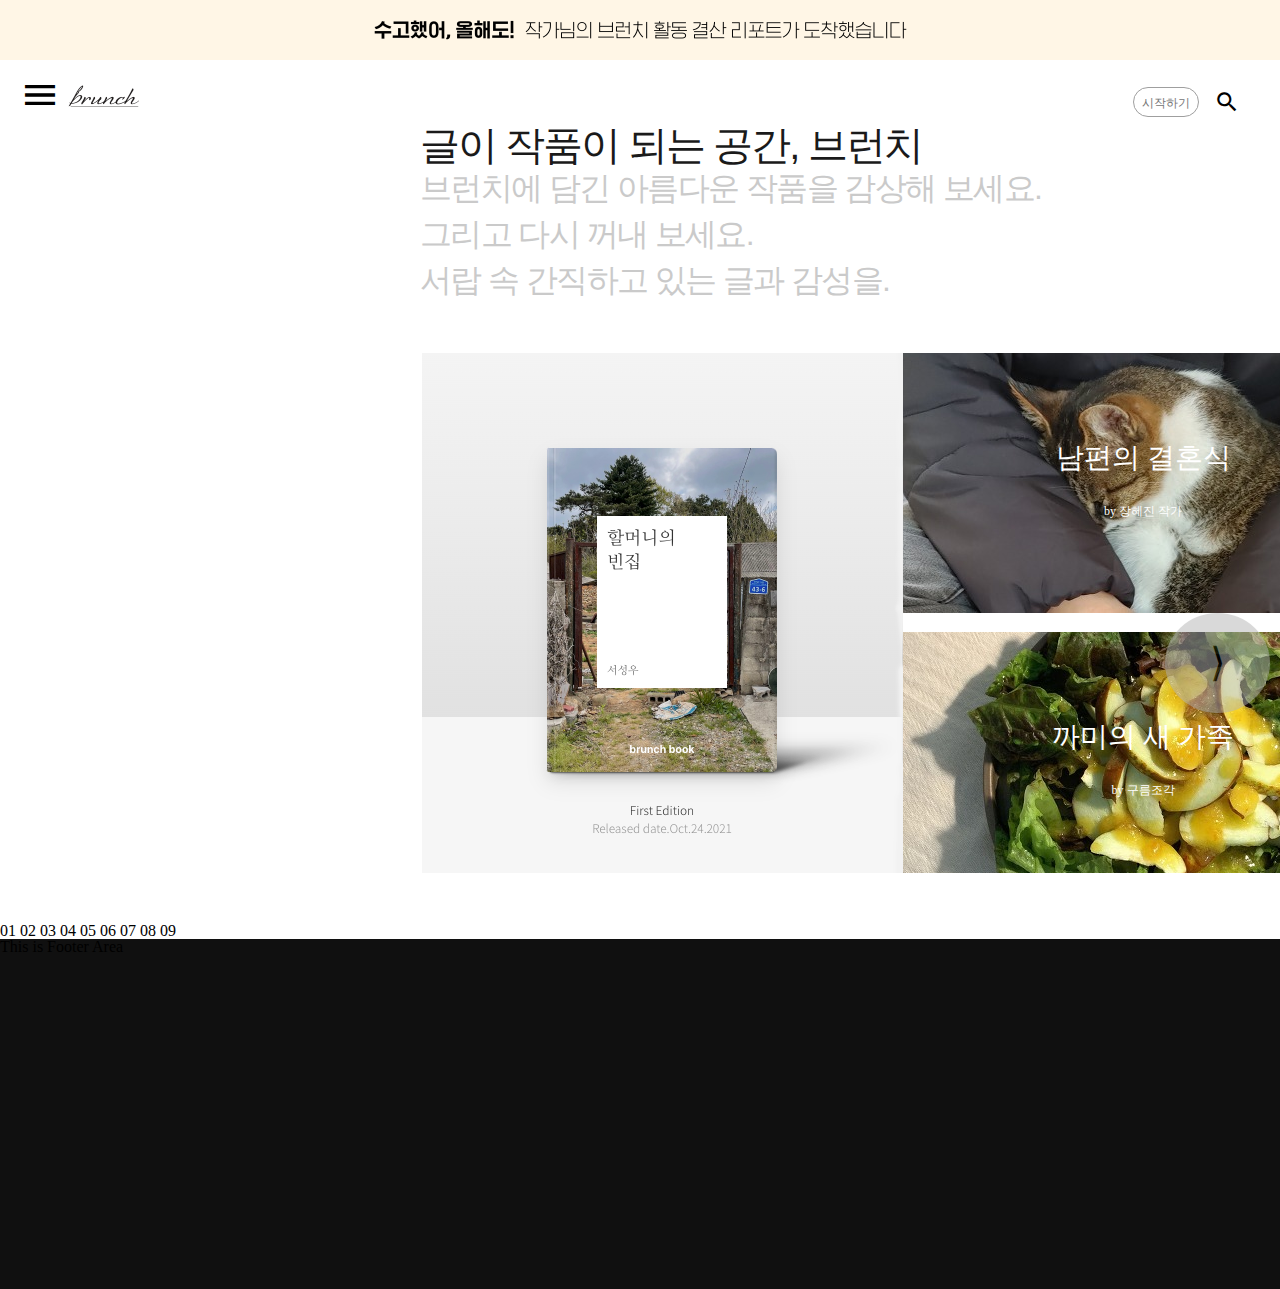
==== Brunch.co.kr/index.html @ 1860e6d0 "Brunch 클론코딩 절반 완성" ====
<!DOCTYPE html>
<html lang="en">

<head>
    <meta charset="UTF-8">
    <meta http-equiv="X-UA-Compatible" content="IE=edge">
    <meta name="viewport" content="width=device-width, initial-scale=1.0">
    <title>Document</title>
    <!-- Custom css -->
    <link rel="stylesheet" href="./assets/css/reset.css" />
    <link rel="stylesheet" href="./assets/css/style.css" />
    <link rel="stylesheet" href="./assets/css/common.css" />
    <!-- Slider css-->
    <link rel="stylesheet" href="./assets/css/slider.css" />
    <!-- Google fonts icons -->
    <link
        href="https://fonts.googleapis.com/css?family=Material+Icons|Material+Icons+Outlined|Material+Icons+Two+Tone|Material+Icons+Round|Material+Icons+Sharp"
        rel="stylesheet">
</head>

<body>
    <!-- 상단 헤더  영역 -->
    <header>
        <!-- 상단 스크롤시 추가 영역 노출-->
        <div id="header-slide-up">
            <span>Test</span><br />
            <span>Test</span><br />
            <span>Test</span><br />
            <span>Test</span><br />
            <span>Test</span><br />
            <span>Test</span><br />
            <span>Test</span><br />
            <span>Test</span><br />
            <span>Test</span><br />
            <span>Test</span><br />
            <span>Test</span><br />
            <span>Test</span><br />
        </div>
        <!-- 상단 작은 배너 -->
        <div id="header-banner">
            <span><img id="header-banner-sm" src="./assets/img/headerBanner-sm.png" /></span>
        </div>
        <!-- 상단 고정 메뉴바 -->
        <div id="header-menubar">
            <div class="left">
                <span class="material-icons-outlined logo wsm header-banner-icon">menu</span>
                <span><img id="header-banner-logo" src="./assets/img/logo.png" /></span>
            </div>
            <div class="right">
                <span id="header-menubar-search"
                    class="material-icons-outlined xxl wsm right header-banner-icon">search</span>
                <button class="btn rounded-btn">시작하기</button>
            </div>
        </div>
        </div>
    </header>

    <!-- 메인 영역 -->
    <main>
        <!-- 텍스트 영역 -->
        <div id="text-wrapper">
            <h1 class="title">글이 작품이 되는 공간, 브런치 </h1>
            <span class="desc">브런치에 담긴 아름다운 작품을 감상해 보세요.<br></span>
            <span class="desc">그리고 다시 꺼내 보세요.<br></span>
            <span class="desc">서랍 속 간직하고 있는 글과 감성을.</span>
        </div>

        <!-- 이미지 슬라이더 영역 -->
        <div id="slide-wrapper">
            <ul class="slides">
                <li><div class="slide-book"></div></li>
                <li><img src="./assets/img//slide/book.jpeg" />
                <li><div class="img-text"><img src="./assets/img//slide/image1.jpeg" /><h1>남편의 결혼식</h1><span>by 장혜진 작가</span></div>
                    <br />
                    <div class="img-text"><img src="./assets/img//slide/image2.jpeg" /><h1>까미의 새 가족</h1><span>by 구름조각</span></div>
                </li>
                <li><div class="img-text"><img src="./assets/img//slide/image3.jpeg" /><h1>세상의 유일한 공짜</h1><span>by 빛담</span></div></li>
                <li><div class="img-text"><img src="./assets/img//slide/image4.jpeg" /><h1>진상중의 진상은 진상 학부모</h1><span>by 몽접</span></div></li>
                <li><div class="img-text"><img src="./assets/img//slide/image5.jpeg" /><h1>제주 바다에 푹 빠져버렸다</h1><span>by 바카리</span></div></li>
                <li><div class="img-text"><img src="./assets/img//slide/image6.jpeg" /><h1>취업 안되는 취준생 특징</h1><span>by 철수</span></div>
                    <br />
                    <img src="./assets/img//slide/image7.jpeg" />
                </li>
                <li><img src="./assets/img//slide/image8.jpeg" />
                    <br />
                    <img src="./assets/img//slide/image9.jpeg" />
                </li>
                <li><img src="./assets/img//slide/image10.jpeg" /></li>
                <li><img src="./assets/img//slide/image11.jpeg" />
                    <br />
                    <img src="./assets/img//slide/image12.jpeg" />
                </li>
                <li><img src="./assets/img//slide/image13.jpeg" /></li>
                <li><img src="./assets/img//slide/image14.jpeg" /></li>
                <li><img src="./assets/img//slide/image15.jpeg" /></li>
                <!-- <li><img src="./assets/img//slide/image16.jpeg" />
                    <br />
                    <div class="row-3-img">
                        <div><h1>Hello<br>world</h1><img src="./assets/img//slide/image17.jpeg" /></div>
                        <div><img src="./assets/img//slide/image18.jpeg" /></div>
                        <div><img src="./assets/img//slide/image19.jpeg" /></div>
                    </div>
                </li> -->
                <li><img src="./assets/img//slide/image20.jpeg" /></li>
                <li>
                    <img src="./assets/img//slide/image21.jpeg" />
                    <br />
                    <img src="./assets/img//slide/image22.jpeg" />
                </li>
                <li><img src="./assets/img//slide/image23.jpeg" /></li>
                <li><img src="./assets/img//slide/image24.jpeg" /></li>
                <li><img src="./assets/img//slide/image25.jpeg" /></li>
                <li><img src="./assets/img//slide/image26.jpeg" />
                    <br />
                    <div class="row-3-img">
                        <div><img src="./assets/img//slide/image27.jpeg" /></div>
                        <div><img src="./assets/img//slide/image28.jpeg" /></div>
                        <div><img src="./assets/img//slide/image29.jpeg" /></div>
                    </div>
                </li>
            </ul>
            <p class="controller">
                <!-- &lang: 왼쪽 방향 화살표 &rang: 오른쪽 방향 화살표 -->
                <span class="prev">&lang;</span>
                <span class="next">&rang;</span>
            </p>
        </div>
        <div id="slide-no">
            <span>01</span>
            <span>02</span>
            <span>03</span>
            <span>04</span>
            <span>05</span>
            <span>06</span>
            <span>07</span>
            <span>08</span>
            <span>09</span>
        </div>

        <!-- 키워드 영역 -->
        <div id="keyward-wrapper">

        </div>
    </main>

    <!-- 하단 푸터 영역 -->
    <footer>
        This is Footer Area
    </footer>

    <!-- 자바스크립트 영역 -->
    <script src="./assets/js/slider.js"></script>
</body>

</html>
---- Brunch.co.kr/assets/css/style.css ----
/* Header */
header {
    width: 100%;
    height: auto;
}

#header-slide-up {
    display: none;
}

#header-banner {
    background-color: #FFF6E6;
    width: 100%;
    height: 60px;
}

#header-menubar {
    padding-top: 15px;
    width: 100%;
    height: 50px;
}

#header-banner-sm {
    position: relative;
    left: 50%;
    margin: 0 0 0 -480px;
    width: 960px;
}

.header-banner-icon, #header-banner-logo {
    vertical-align: middle;
}

#header-menubar .left {
    padding-left: 20px;
}

#header-menubar .right {
    padding-right: 20px;
}

#header-menubar .btn {
    margin-top: 12px
}

#header-menubar-search {
    margin-top: 14px;
    margin-left: 15px;
}

#header-menubar .right {
    vertical-align: middle;
}

/* Main */
main {
    min-height: 700px;
    width: 100%;
}

#text-wrapper {
    width: 960px;
    margin-left: 420px;
    margin-bottom: 50px;
    float: left;
}

/* Footer */
footer {
    height: 350px;
    background-color: #101010;
}
---- Brunch.co.kr/assets/css/common.css ----
/* font size */
.sm {
    font-size: 14px !important;
}

.lg {
    font-size: 18px !important;
}

.xl {
    font-size: 22px !important;
}

.xxl {
    font-size: 26px !important;
}

.bg {
    font-size: 32px !important;
}

.logo {
    font-size: 40px !important;
}

/* font weight */
.wsm {
    font-weight: 500 !important;
}

/* float position */
.right {
    float: right;
}

.left {
    float: left;
}

/* Button */
.btn {
    color: #00c3bd;
    background-color: #fff;
    border: 2px solid #00c3bd;
    opacity: 0.9;
}

.rounded-btn {
    width: 66px;
    height: 30px;
    margin-top: -5px;
    color: #666;
    border: 1px solid #959595;
    border-radius: 16px;
    line-height: 28px;
    font-size: 12px;
    font-family: 'Noto Sans Light',sans-serif;
    text-align: center;
    text-decoration: none;
}

/* font */
.title {
    margin-top: 0;
    font-size: 40px;
    font-weight: 400;
    font-family: "Nanum Myeongjo",sans-serif;
    color: #1a1a1a;
    text-align: left;
    letter-spacing: -.05em;
}

.desc {
    padding-bottom: 16px;
    margin-top: -3px;
    font-size: 32px;
    line-height: 46px;
    font-family: "Nanum Myeongjo",sans-serif;
    color: #cacaca;
    letter-spacing: -.05em;
}
---- Brunch.co.kr/assets/css/slider.css ----
/* 오직 슬라이드 구현을 위한 css */

li {
    list-style-type: none;
} /* 보여줄 구간의 높이와 넓이 설정 */
#slide-wrapper {
    width: 100%;
    height: 520px;
    max-height: 520px;
    min-height: 520px;
    position: relative;
    margin: 50px auto;
    overflow: hidden; /*리스트 형식으로 이미지를 일렬로 정렬할 것이기 때문에, 500px 밖으로 튀어 나간 이미지들은 hidden으로 숨겨줘야됨*/
}
.slides {
    position: absolute;
    left: 0;
    top: 0;
    width: 1669px; /* 슬라이드할 사진과 마진 총 넓이 */
    transition: left 0.5s ease-out; /*ease-out: 처음에는 느렸다가 점점 빨라짐*/
} /* 첫 번째 슬라이드 가운데에 정렬하기위해 첫번째 슬라이드만 margin-left조정 */
.slides li:first-child {
    margin-left: 0;
} /* 슬라이드들 옆으로 정렬 */
.slides li:not(:last-child) {
    float: left;
    margin-right: 0;
}
.slides li {
    float: left;
    overflow: hidden;
}
.controller span {
    width: 65px;
    height: 80px;
    position: absolute;
    background-color: rgb(180, 180, 180);
    opacity: 0.5;
    color: black;
    text-align: center;
    border-radius: 50%;
    padding: 10px 20px;
    top: 50%;
    font-size: 40px;
    cursor: pointer;
    line-height: 2;
    cursor: pointer;
}

.prev {
    left: 10px;
}
.next {
    right: 10px;
}

/* 이미지간 여백 제거 */
.slides li br {
    content: "";
    display: block;
    margin-bottom: -4px;
}
    
.slides li img{
    cursor: pointer;
    width:100%;
    border:0;

    overflow: hidden;

    object-fit: cover;
    /* 마우스가 이미지를 벗어났을 때도 자연스럽게 애니메이션이 줄어들도록 처리 */
    transform:scale(1.0);
    transition: transform .3s ease-in-out; 
}

.slides li img:hover {
    cursor: pointer;
    transform:scale(1.1); /* 이미지 확대 */
    transition: transform .3s ease-in-out; /* 애니메이션 재생 시간 설정 */
    overflow: hidden;
}

.slide-book {
    width: 420px;
    height: 520px;
}

.row-3-img {
    display: flex;
    align-items: space-between;
}

.img-text {
    text-align: center;
    position: relative;
}

.img-text h1 {
    color: white;
    font-size: 28px;
    position: absolute;
    top: 40%;
    left: 50%;
    transform: translate(-50%, -50%)
}

.img-text span {
    color: white;
    font-size: 12px;
    position: absolute;
    top: 60%;
    left: 50%;
    transform: translate(-50%, -50%)
}
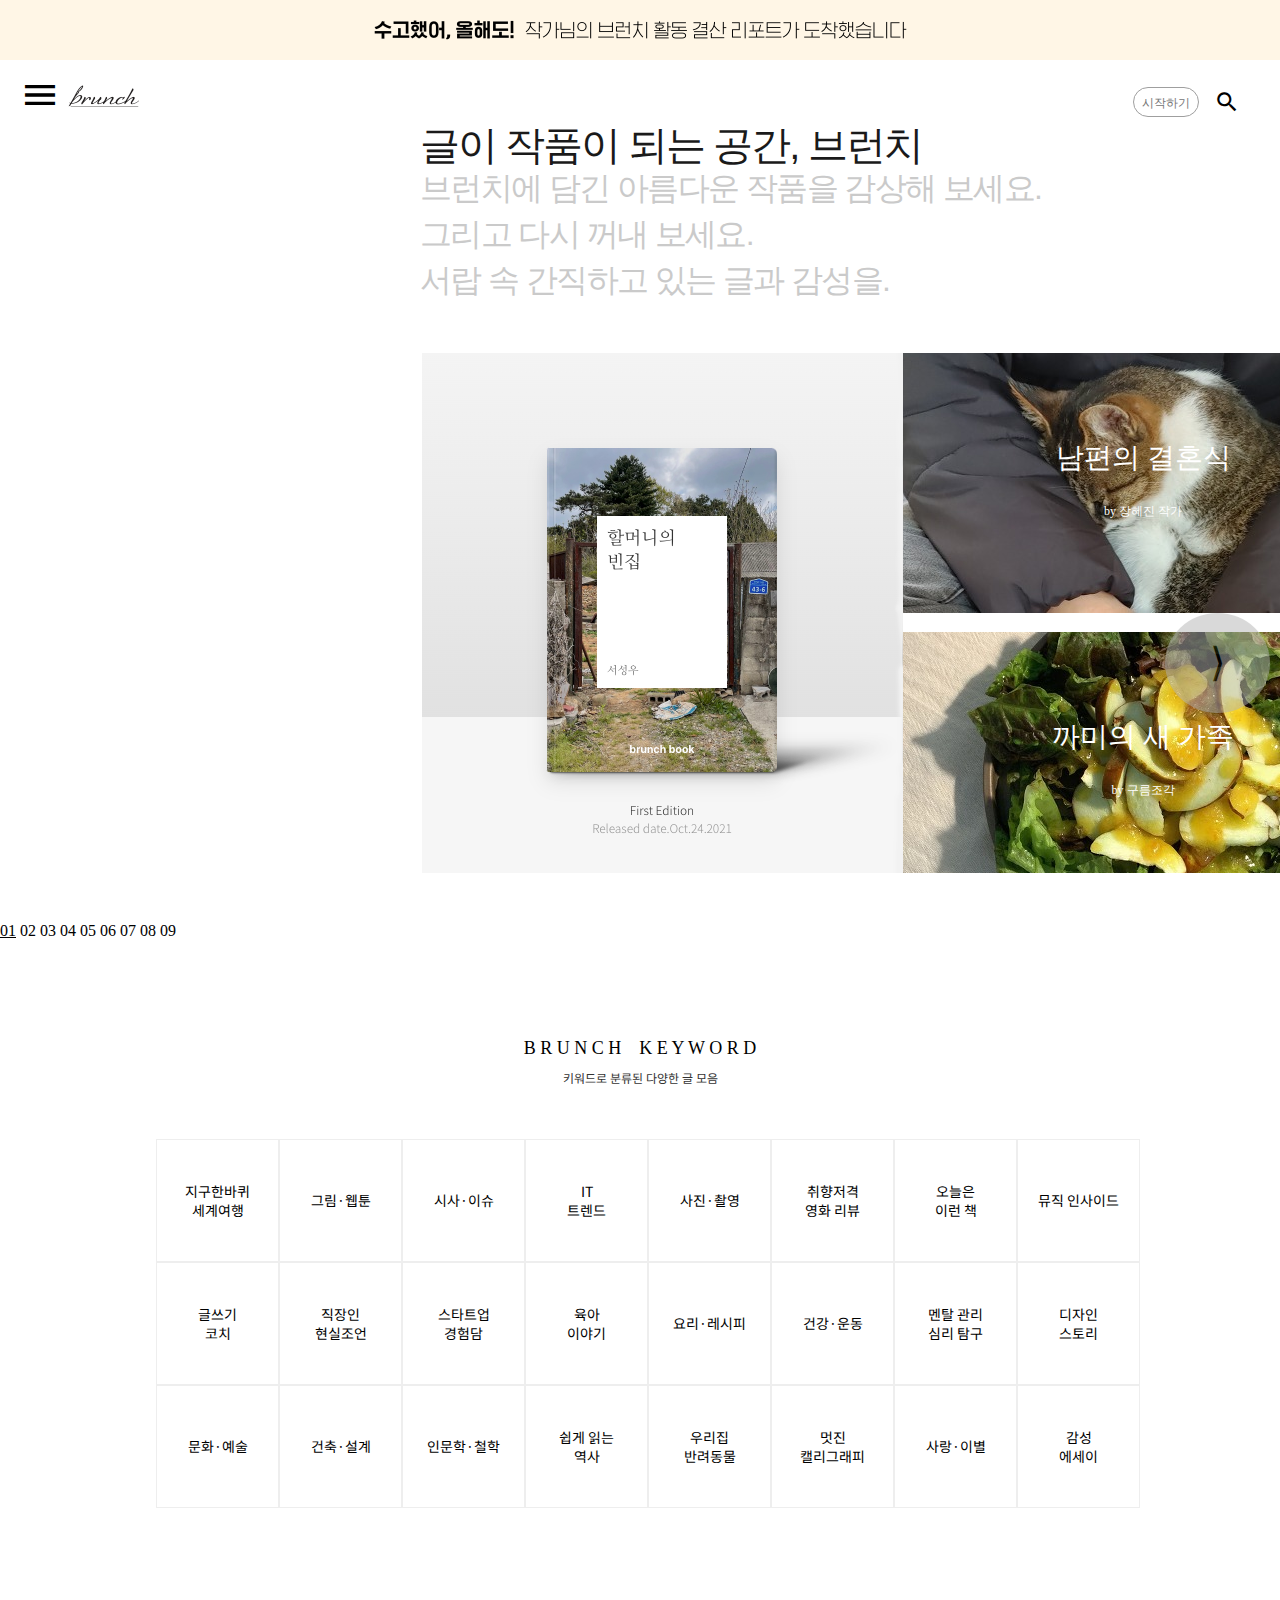
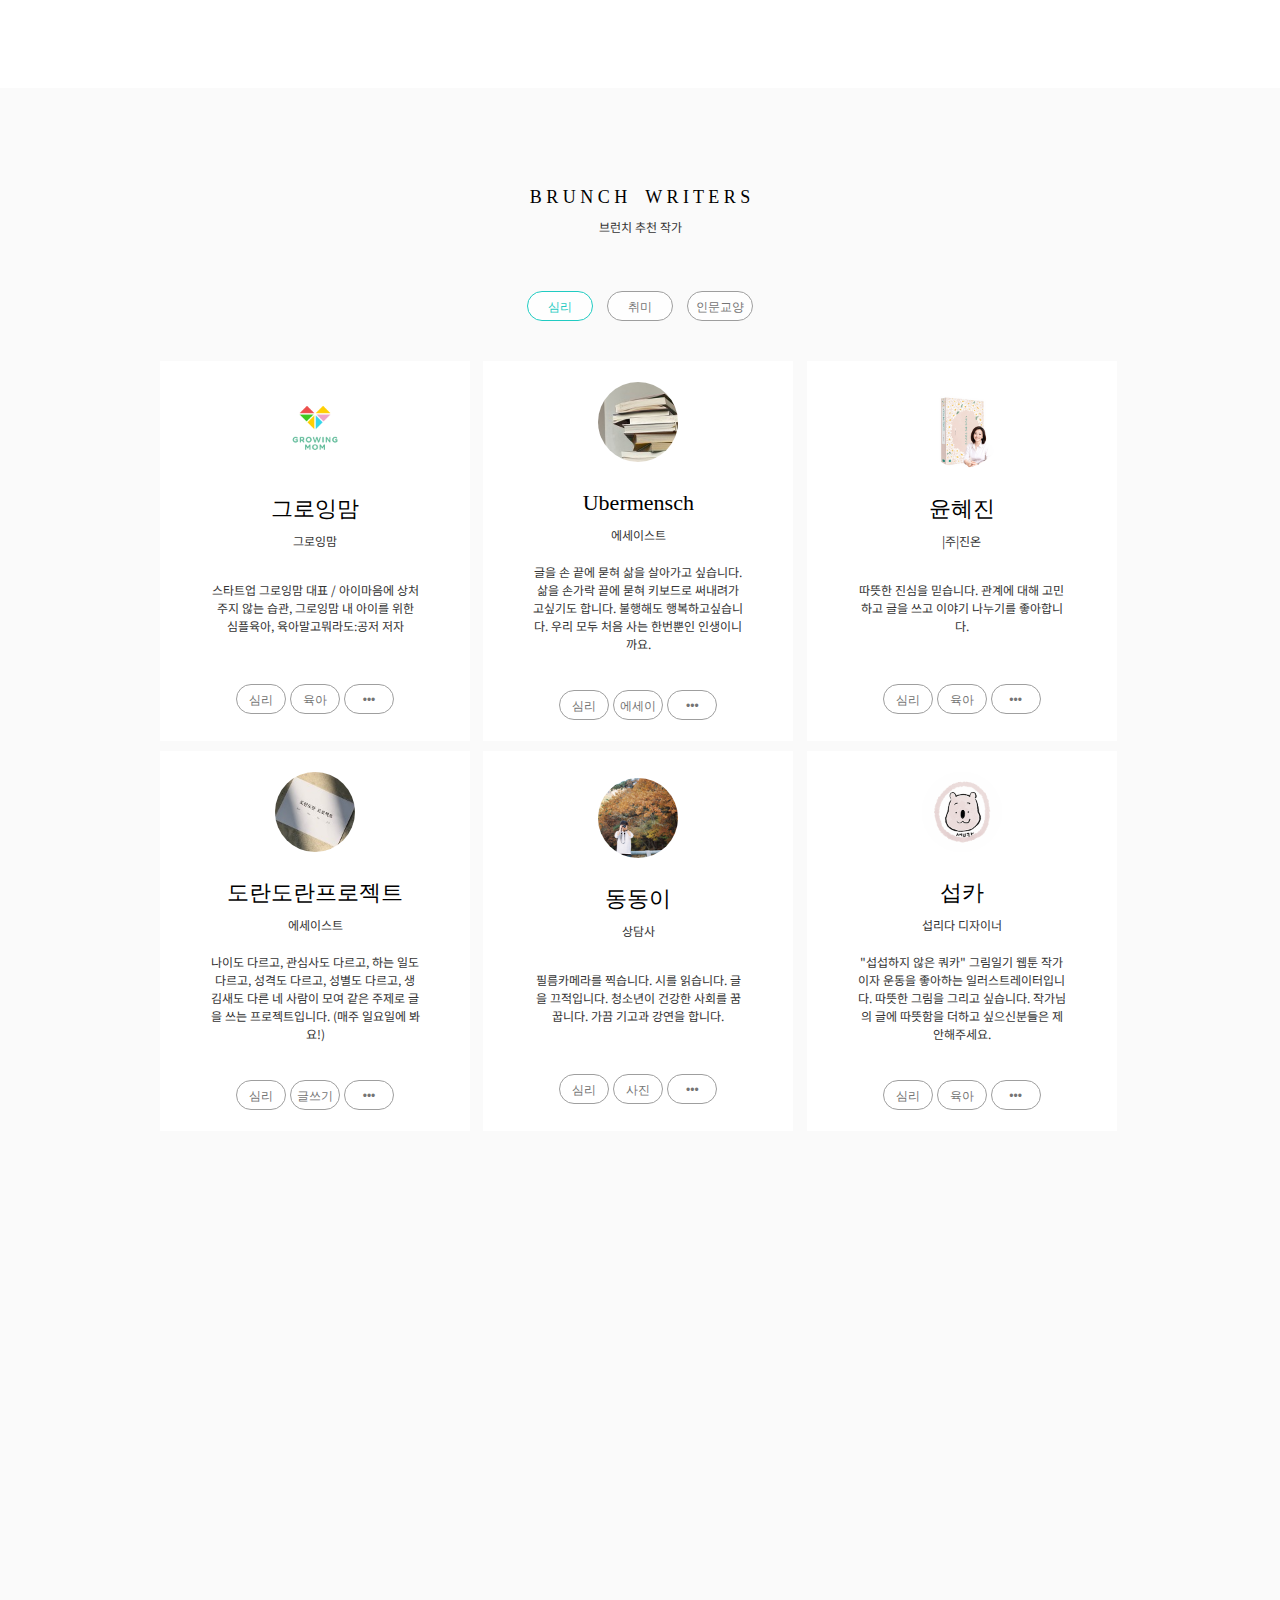
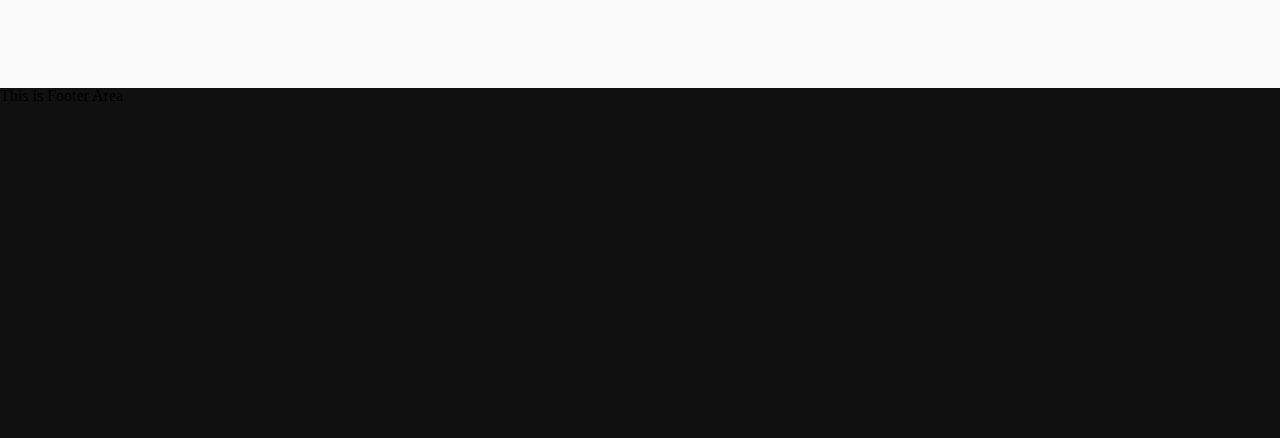
==== commit 57f52553: "writers 구조 개발 완료" ====
--- a/Brunch.co.kr/index.html
+++ b/Brunch.co.kr/index.html
@@ -10,8 +10,10 @@
     <link rel="stylesheet" href="./assets/css/reset.css" />
     <link rel="stylesheet" href="./assets/css/style.css" />
     <link rel="stylesheet" href="./assets/css/common.css" />
-    <!-- Slider css-->
+    <!-- css per Section -->
+    <link rel="stylesheet" href="./assets/css/keyword.css" />
     <link rel="stylesheet" href="./assets/css/slider.css" />
+    <link rel="stylesheet" href="./assets/css/writer.css" />
     <!-- Google fonts icons -->
     <link
         href="https://fonts.googleapis.com/css?family=Material+Icons|Material+Icons+Outlined|Material+Icons+Two+Tone|Material+Icons+Round|Material+Icons+Sharp"
@@ -49,7 +51,7 @@
             <div class="right">
                 <span id="header-menubar-search"
                     class="material-icons-outlined xxl wsm right header-banner-icon">search</span>
-                <button class="btn rounded-btn">시작하기</button>
+                <button class="btn btn-rounded">시작하기</button>
             </div>
         </div>
         </div>
@@ -60,8 +62,8 @@
         <!-- 텍스트 영역 -->
         <div id="text-wrapper">
             <h1 class="title">글이 작품이 되는 공간, 브런치 </h1>
-            <span class="desc">브런치에 담긴 아름다운 작품을 감상해 보세요.<br></span>
-            <span class="desc">그리고 다시 꺼내 보세요.<br></span>
+            <span class="desc">브런치에 담긴 아름다운 작품을 감상해 보세요.<br /></span>
+            <span class="desc">그리고 다시 꺼내 보세요.<br /></span>
             <span class="desc">서랍 속 간직하고 있는 글과 감성을.</span>
         </div>
 
@@ -79,43 +81,43 @@
                 <li><div class="img-text"><img src="./assets/img//slide/image5.jpeg" /><h1>제주 바다에 푹 빠져버렸다</h1><span>by 바카리</span></div></li>
                 <li><div class="img-text"><img src="./assets/img//slide/image6.jpeg" /><h1>취업 안되는 취준생 특징</h1><span>by 철수</span></div>
                     <br />
-                    <img src="./assets/img//slide/image7.jpeg" />
-                </li>
-                <li><img src="./assets/img//slide/image8.jpeg" />
-                    <br />
-                    <img src="./assets/img//slide/image9.jpeg" />
-                </li>
-                <li><img src="./assets/img//slide/image10.jpeg" /></li>
-                <li><img src="./assets/img//slide/image11.jpeg" />
-                    <br />
-                    <img src="./assets/img//slide/image12.jpeg" />
-                </li>
-                <li><img src="./assets/img//slide/image13.jpeg" /></li>
-                <li><img src="./assets/img//slide/image14.jpeg" /></li>
-                <li><img src="./assets/img//slide/image15.jpeg" /></li>
-                <!-- <li><img src="./assets/img//slide/image16.jpeg" />
+                    <div class="img-text"><img src="./assets/img//slide/image7.jpeg" /><h1>이런 것도 먹을 줄 몰라서야</h1><span>by 김돌</span></div>
+                </li>
+                <li><div class="img-text"><img src="./assets/img//slide/image8.jpeg" /><h1>안개 낀 냥독대</h1><span>by 이용한</span></div>
+                    <br />
+                    <div class="img-text"><img src="./assets/img//slide/image9.jpeg" /><h1>오늘은 뭐 먹지?</h1><span>by 오녜</span></div>
+                </li>
+                <li><div class="img-text"><img src="./assets/img//slide/image10.jpeg" /><h1>욕하는 고객보다 말리는 콜센터 직원이 더 밉다.</h1><span>by 음미숙</span></div></li>
+                <li><div class="img-text"><img src="./assets/img//slide/image11.jpeg" /><h1>김장 전투</h1><span>by 의성</span></div>
+                    <br />
+                    <div class="img-text"><img src="./assets/img//slide/image12.jpeg" /><h1>도로 한가운데서 차가 멈췄다</h1><span>by LaLa</span></div>
+                </li>
+                <li><div class="img-text"><img src="./assets/img//slide/image13.jpeg" /><h1>여주 강천섬 백패킹</h1><span>by 필란드</span></div></li>
+                <li><div class="img-text"><img src="./assets/img//slide/image14.jpeg" /><h1>갑자기 고양이가 5마리</h1><span>by Blair</span></div></li>
+                <li><div class="img-text"><img src="./assets/img//slide/image15.jpeg" /><h1>기분파 부부가 비엔나에 가면 생기는 일</h1><span>by 조수필</span></div></li>
+                <li><div class="img-text"><img src="./assets/img//slide/image16.jpeg" /><h1>친구의 코로나 양성 연락</h1><span>by 고집업마</span></div>
                     <br />
                     <div class="row-3-img">
-                        <div><h1>Hello<br>world</h1><img src="./assets/img//slide/image17.jpeg" /></div>
-                        <div><img src="./assets/img//slide/image18.jpeg" /></div>
-                        <div><img src="./assets/img//slide/image19.jpeg" /></div>
-                    </div>
-                </li> -->
-                <li><img src="./assets/img//slide/image20.jpeg" /></li>
+                        <div class="img-text"><img src="./assets/img//slide/image17.jpeg" /><h1>우리집 장희빈</h1><span>by 김촉봉</span></div>
+                        <div class="img-text"><img src="./assets/img//slide/image18.jpeg" /><h1>ABC 주스의 6가지 진실</h1><span>by 여에스더</span></div>
+                        <div class="img-text"><img src="./assets/img//slide/image19.jpeg" /><h1>경기도 군포시에 산다는 것</h1><span>by 설주</span></div>
+                    </div>
+                </li>
+                <li><div class="img-text"><img src="./assets/img//slide/image20.jpeg" /><h1>그렇게 악착같이 돈 모아서 뭐하게?</h1><span>by 히야Heeya</span></div></li>
                 <li>
-                    <img src="./assets/img//slide/image21.jpeg" />
-                    <br />
-                    <img src="./assets/img//slide/image22.jpeg" />
-                </li>
-                <li><img src="./assets/img//slide/image23.jpeg" /></li>
-                <li><img src="./assets/img//slide/image24.jpeg" /></li>
-                <li><img src="./assets/img//slide/image25.jpeg" /></li>
-                <li><img src="./assets/img//slide/image26.jpeg" />
+                    <div class="img-text"><img src="./assets/img//slide/image21.jpeg" /><h1>비만 가족</h1><span>by 국무영</span></div>
+                    <br />
+                    <div class="img-text"><img src="./assets/img//slide/image22.jpeg" /><h1>자는 척하는 고양이와 안 자는 척하는 누나</h1><span>by 김여명</span></div>
+                </li>
+                <li><div class="img-text"><img src="./assets/img//slide/image23.jpeg" /><h1>10년 차 전원주택 생활자</h1><span>by 장수생</span></div></li>
+                <li><div class="img-text"><img src="./assets/img//slide/image24.jpeg" /><h1>돼지국밥에 기대를 많이 하면 벌어지는 일</h1><span>by 인어수인</span></div></li>
+                <li><div class="img-text"><img src="./assets/img//slide/image25.jpeg" /><h1>닭 먹으러 갔다가 무만 먹고 오지요</h1><span>by 아르웬</span></div></li>
+                <li><div class="img-text"><img src="./assets/img//slide/image26.jpeg" /><h1>어머니는 배추를 사러 밭으로 가셨다.</h1><span>by 연희동 김작가</span></div>
                     <br />
                     <div class="row-3-img">
-                        <div><img src="./assets/img//slide/image27.jpeg" /></div>
-                        <div><img src="./assets/img//slide/image28.jpeg" /></div>
-                        <div><img src="./assets/img//slide/image29.jpeg" /></div>
+                        <div class="img-text"><img src="./assets/img//slide/image27.jpeg" /><h1>댁에 불이 난 것 같습니다.</h1><span>by 고든</span></div>
+                        <div class="img-text"><img src="./assets/img//slide/image28.jpeg" /><h1>10살 아들의 닭똥 같은 눈물</h1><span>by 유광일</span></div>
+                        <div class="img-text"><img src="./assets/img//slide/image29.jpeg" /><h1>잃어버린 양심</h1><span>by 송영희</span></div>
                     </div>
                 </li>
             </ul>
@@ -126,20 +128,142 @@
             </p>
         </div>
         <div id="slide-no">
-            <span>01</span>
-            <span>02</span>
-            <span>03</span>
-            <span>04</span>
-            <span>05</span>
-            <span>06</span>
-            <span>07</span>
-            <span>08</span>
-            <span>09</span>
+            <span class="slide-no-page no-drag"><u class="active-page">01</u></span>
+            <span class="slide-no-page no-drag">02</span>
+            <span class="slide-no-page no-drag">03</span>
+            <span class="slide-no-page no-drag">04</span>
+            <span class="slide-no-page no-drag">05</span>
+            <span class="slide-no-page no-drag">06</span>
+            <span class="slide-no-page no-drag">07</span>
+            <span class="slide-no-page no-drag">08</span>
+            <span class="slide-no-page no-drag">09</span>
         </div>
 
         <!-- 키워드 영역 -->
-        <div id="keyward-wrapper">
-
+        <div id="keyword-wrapper">
+            <div class="title-wrapper">
+                <p class="lg">B R U N C H&nbsp;&nbsp;&nbsp;&nbsp;K E Y W O R D</p>
+                <p class="ssm desc2">키워드로 분류된 다양한 글 모음</p>
+            </div>
+            <div id="keyword-grid-wrapper">
+                <div class="keyword-grid-item"><p class="keyword-grid-item-text">지구한바퀴<br />세계여행</p></div>
+                <div class="keyword-grid-item"><p class="keyword-grid-item-text">그림·웹툰</p></div>
+                <div class="keyword-grid-item"><p class="keyword-grid-item-text">시사·이슈</p></div>
+                <div class="keyword-grid-item"><p class="keyword-grid-item-text">IT<br />트렌드</p></div>
+                <div class="keyword-grid-item"><p class="keyword-grid-item-text">사진·촬영</p></div>
+                <div class="keyword-grid-item"><p class="keyword-grid-item-text">취향저격<br />영화 리뷰</p></div>
+                <div class="keyword-grid-item"><p class="keyword-grid-item-text">오늘은<br />이런 책</p></div>
+                <div class="keyword-grid-item"><p class="keyword-grid-item-text">뮤직 인사이드</p></div>
+                <div class="keyword-grid-item"><p class="keyword-grid-item-text">글쓰기<br />코치</p></div>
+                <div class="keyword-grid-item"><p class="keyword-grid-item-text">직장인<br />현실조언</p></div>
+                <div class="keyword-grid-item"><p class="keyword-grid-item-text">스타트업<br />경험담</p></div>
+                <div class="keyword-grid-item"><p class="keyword-grid-item-text">육아<br />이야기</p></div>
+                <div class="keyword-grid-item"><p class="keyword-grid-item-text">요리·레시피</p></div>
+                <div class="keyword-grid-item"><p class="keyword-grid-item-text">건강·운동</p></div>
+                <div class="keyword-grid-item"><p class="keyword-grid-item-text">멘탈 관리<br />심리 탐구</p></div>
+                <div class="keyword-grid-item"><p class="keyword-grid-item-text">디자인<br />스토리</p></div>
+                <div class="keyword-grid-item"><p class="keyword-grid-item-text">문화·예술</p></div>
+                <div class="keyword-grid-item"><p class="keyword-grid-item-text">건축·설계</p></div>
+                <div class="keyword-grid-item"><p class="keyword-grid-item-text">인문학·철학</p></div>
+                <div class="keyword-grid-item"><p class="keyword-grid-item-text">쉽게 읽는<br />역사</p></div>
+                <div class="keyword-grid-item"><p class="keyword-grid-item-text">우리집<br />반려동물</p></div>
+                <div class="keyword-grid-item"><p class="keyword-grid-item-text">멋진<br />캘리그래피</p></div>
+                <div class="keyword-grid-item"><p class="keyword-grid-item-text">사랑·이별</p></div>
+                <div class="keyword-grid-item"><p class="keyword-grid-item-text">감성<br />에세이</p></div>
+            </div>
+        </div>
+
+        <!-- 추천 작가 영역 -->
+        <div id="writer-wrapper">
+            <div class="title-wrapper">
+                <p class="lg">B R U N C H&nbsp;&nbsp;&nbsp;&nbsp;W R I T E R S</p>
+                <p class="ssm desc2">브런치 추천 작가</p>
+                <div id="writer-btn-wrapper">
+                    <button class="btn btn-rounded btn-active">심리</button>
+                    <button class="btn btn-rounded">취미</button>
+                    <button class="btn btn-rounded">인문교양</button>
+                </div>
+            </div>
+            <div id="writer-grid-wrapper">
+                <div class="writer-grid-item">
+                    <div class="writer-profile-box">
+                        <img src="./assets/img/user/1.png" width="80px" heigh="80px" />
+                        <span class="xl">그로잉맘</span>
+                        <span class="ssm desc2">그로잉맘</span>
+                    </div>
+                    <p class="writer-intro desc2">스타트업 그로잉맘 대표 / 아이마음에 상처주지 않는 습관, 그로잉맘 내 아이를 위한 심플육아, 육아말고뭐라도:공저 저자</p>
+                    <div class="tag-btn-wrapper">
+                        <button class="btn btn-rounded">심리</button>
+                        <button class="btn btn-rounded">육아</button>
+                        <button class="btn btn-rounded">•••</button>
+                    </div>
+                </div>
+                <div class="writer-grid-item">
+                    <div class="writer-profile-box">
+                        <img src="./assets/img/user/2.jpeg" width="80px" heigh="80px" />
+                        <span class="xl">Ubermensch</span>
+                        <span class="ssm desc2">에세이스트</span>
+                    </div>
+                    <p class="writer-intro desc2">글을 손 끝에 묻혀 삶을 살아가고 싶습니다. 삶을 손가락 끝에 묻혀 키보드로 써내려가고싶기도 합니다. 불행해도 행복하고싶습니다. 우리 모두 처음 사는 한번뿐인 인생이니까요.</p>
+                    <div class="tag-btn-wrapper">
+                        <button class="btn btn-rounded">심리</button>
+                        <button class="btn btn-rounded">에세이</button>
+                        <button class="btn btn-rounded">•••</button>
+                    </div>
+                </div>
+                <div class="writer-grid-item">
+                    <div class="writer-profile-box">
+                        <img src="./assets/img/user/3.png" width="80px" heigh="80px" />
+                        <span class="xl">윤혜진</span>
+                        <span class="ssm desc2">|주|진온</span>
+                    </div>
+                    <p class="writer-intro desc2">따뜻한 진심을 믿습니다. 관계에 대해 고민하고 글을 쓰고 이야기 나누기를 좋아합니다.</p>
+                    <div class="tag-btn-wrapper">
+                        <button class="btn btn-rounded">심리</button>
+                        <button class="btn btn-rounded">육아</button>
+                        <button class="btn btn-rounded">•••</button>
+                    </div>
+                </div>
+                <div class="writer-grid-item">
+                    <div class="writer-profile-box">
+                        <img src="./assets/img/user/4.jpeg" width="80px" heigh="80px" />
+                        <span class="xl">도란도란프로젝트</span>
+                        <span class="ssm desc2">에세이스트</span>
+                    </div>
+                    <p class="writer-intro desc2">나이도 다르고, 관심사도 다르고, 하는 일도 다르고, 성격도 다르고, 성별도 다르고, 생김새도 다른 네 사람이 모여 같은 주제로 글을 쓰는 프로젝트입니다. (매주 일요일에 봐요!)</p>
+                    <div class="tag-btn-wrapper">
+                        <button class="btn btn-rounded">심리</button>
+                        <button class="btn btn-rounded">글쓰기</button>
+                        <button class="btn btn-rounded">•••</button>
+                    </div>
+                </div>
+                <div class="writer-grid-item">
+                    <div class="writer-profile-box">
+                        <img src="./assets/img/user/5.png" width="80px" heigh="80px" />
+                        <span class="xl">동동이</span>
+                        <span class="ssm desc2">상담사</span>
+                    </div>
+                    <p class="writer-intro desc2">필름카메라를 찍습니다. 시를 읽습니다. 글을 끄적입니다. 청소년이 건강한 사회를 꿈꿉니다. 가끔 기고과 강연을 합니다.</p>
+                    <div class="tag-btn-wrapper">
+                        <button class="btn btn-rounded">심리</button>
+                        <button class="btn btn-rounded">사진</button>
+                        <button class="btn btn-rounded">•••</button>
+                    </div>
+                </div>
+                <div class="writer-grid-item">
+                    <div class="writer-profile-box">
+                        <img src="./assets/img/user/6.gif" width="80px" heigh="80px" />
+                        <span class="xl">섭카</span>
+                        <span class="ssm desc2">섭리다 디자이너</span>
+                    </div>
+                    <p class="writer-intro desc2">"섭섭하지 않은 쿼카" 그림일기 웹툰 작가이자 운동을 좋아하는 일러스트레이터입니다. 따뜻한 그림을 그리고 싶습니다. 작가님의 글에 따뜻함을 더하고 싶으신분들은 제안해주세요.</p>
+                    <div class="tag-btn-wrapper">
+                        <button class="btn btn-rounded">심리</button>
+                        <button class="btn btn-rounded">육아</button>
+                        <button class="btn btn-rounded">•••</button>
+                    </div>
+                </div>
+            </div>
         </div>
     </main>
 
--- a/Brunch.co.kr/assets/css/common.css
+++ b/Brunch.co.kr/assets/css/common.css
@@ -1,4 +1,11 @@
+/* font family */
+@import url('https://fonts.googleapis.com/css2?family=Noto+Sans+KR:wght@100;700&display=swap');
+
 /* font size */
+.ssm {
+    font-size: 12px !important;
+}
+
 .sm {
     font-size: 14px !important;
 }
@@ -45,7 +52,7 @@
     opacity: 0.9;
 }
 
-.rounded-btn {
+.btn-rounded {
     width: 66px;
     height: 30px;
     margin-top: -5px;
@@ -57,6 +64,11 @@
     font-family: 'Noto Sans Light',sans-serif;
     text-align: center;
     text-decoration: none;
+}
+
+.btn-active {
+    border: solid 1px #0AC7BD;
+    color: #0AC7BD;
 }
 
 /* font */
@@ -78,4 +90,22 @@
     font-family: "Nanum Myeongjo",sans-serif;
     color: #cacaca;
     letter-spacing: -.05em;
+}
+
+.desc2 {
+    font-family: "Noto Sans KR";
+    color: #333333;
+    padding: 15px 0;
+}
+
+/* 드래그 기능 제거 */
+.no-drag {-ms-user-select: none; -moz-user-select: -moz-none; -webkit-user-select: none; -khtml-user-select: none; user-select:none;}
+
+/* 섹터별 타이틀과 설명란 div 제어 */
+.title-wrapper {
+    width: 960px;
+    margin: 0 auto;
+    text-align: center;
+    padding-top: 100px;
+    padding-bottom: 40px;
 }--- a/Brunch.co.kr/assets/css/keyword.css
+++ b/Brunch.co.kr/assets/css/keyword.css
@@ -0,0 +1,35 @@
+#keyword-warapper{
+    margin-top: 100px;
+    width: 100%;
+    height: 800px;
+}
+
+#keyword-grid-wrapper {
+    width: 968px;
+    margin: auto;
+    display: grid;
+    grid-template-columns: repeat(8, 1fr);
+}
+
+.keyword-grid-item {
+    border: 1px solid #eee;
+    width: 121px;
+    height: 121px;
+    display: flex;
+    justify-content: center;
+    align-items: center;
+    cursor: pointer;
+}
+
+.keyword-grid-item:hover {
+    border: 1px solid #00C2BB;
+    color: #00C9C4;
+}
+
+.keyword-grid-item-text {
+    font-size: 14px;
+    font-family: "Noto Sans KR";
+    text-align: center;
+    line-height: 1.3;
+    cursor: pointer;
+}--- a/Brunch.co.kr/assets/css/writer.css
+++ b/Brunch.co.kr/assets/css/writer.css
@@ -0,0 +1,59 @@
+#writer-wrapper {
+    margin-top: 180px;
+    background-color: #FAFAFA;
+    width: 100%;
+    height: 1600px;
+}
+
+#writer-btn-wrapper {
+    margin-top: 43px;
+}
+
+#writer-btn-wrapper button {
+    margin: 0 5px;
+}
+
+#writer-grid-wrapper {
+    width: 960px;
+    margin: auto;
+    display: grid;
+    grid-template-columns: repeat(3, 1fr);
+    gap: 10px;
+}
+
+.writer-profile-box {
+    height: 140px;
+    display: flex;
+    text-align: center;
+    flex-direction: column;
+    justify-content: space-between;
+}
+
+.writer-profile-box img {
+    display: block;
+    margin: 0px auto;
+    margin-bottom: 30px;
+    border-radius: 70%;
+}
+
+.writer-intro {
+    font-size: 12px;
+    white-space: normal;
+    padding: 0 50px 0 50px;
+    line-height: 1.5;
+}
+
+.tag-btn-wrapper button {
+    cursor: pointer;
+    width: 50px !important;
+}
+
+.writer-grid-item {
+    display: flex;
+    width: 310px;
+    height: 380px;
+    background-color: #fff;
+    text-align: center;
+    flex-direction: column;
+    justify-content: space-around;
+}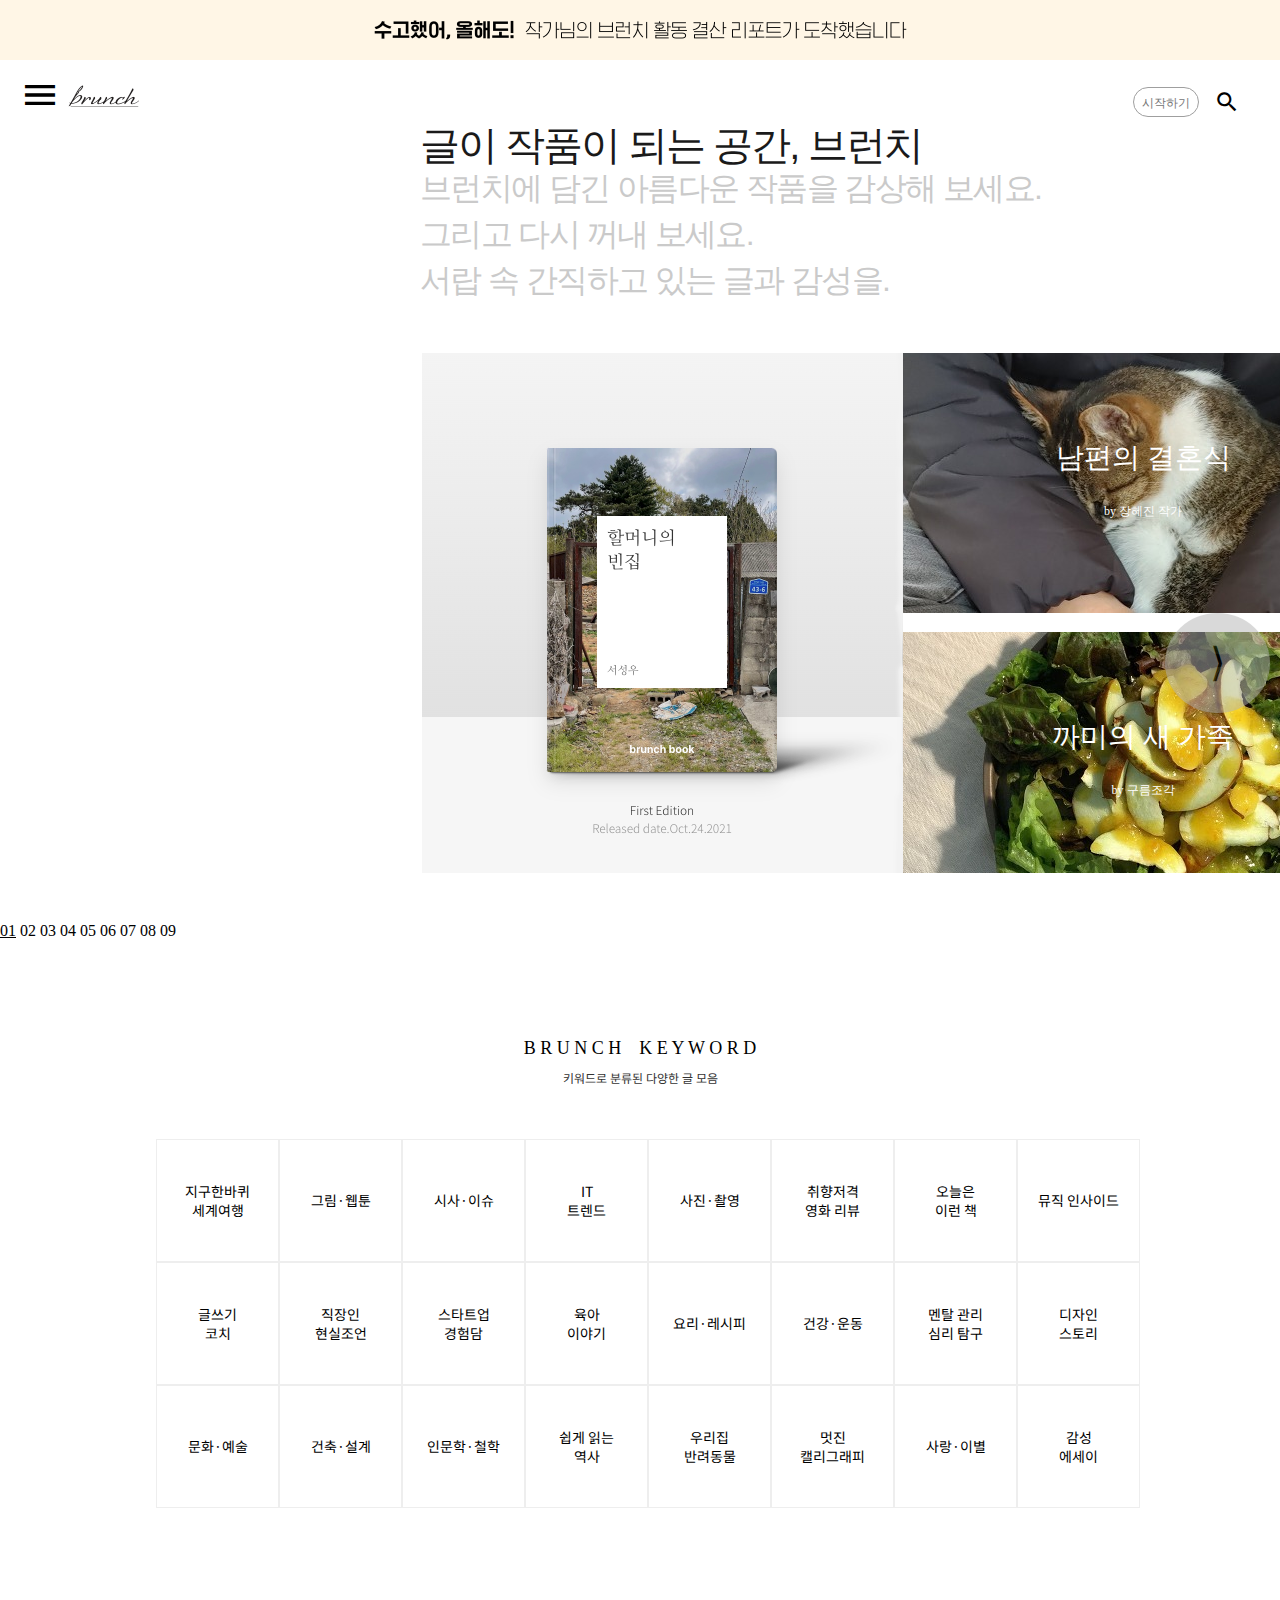
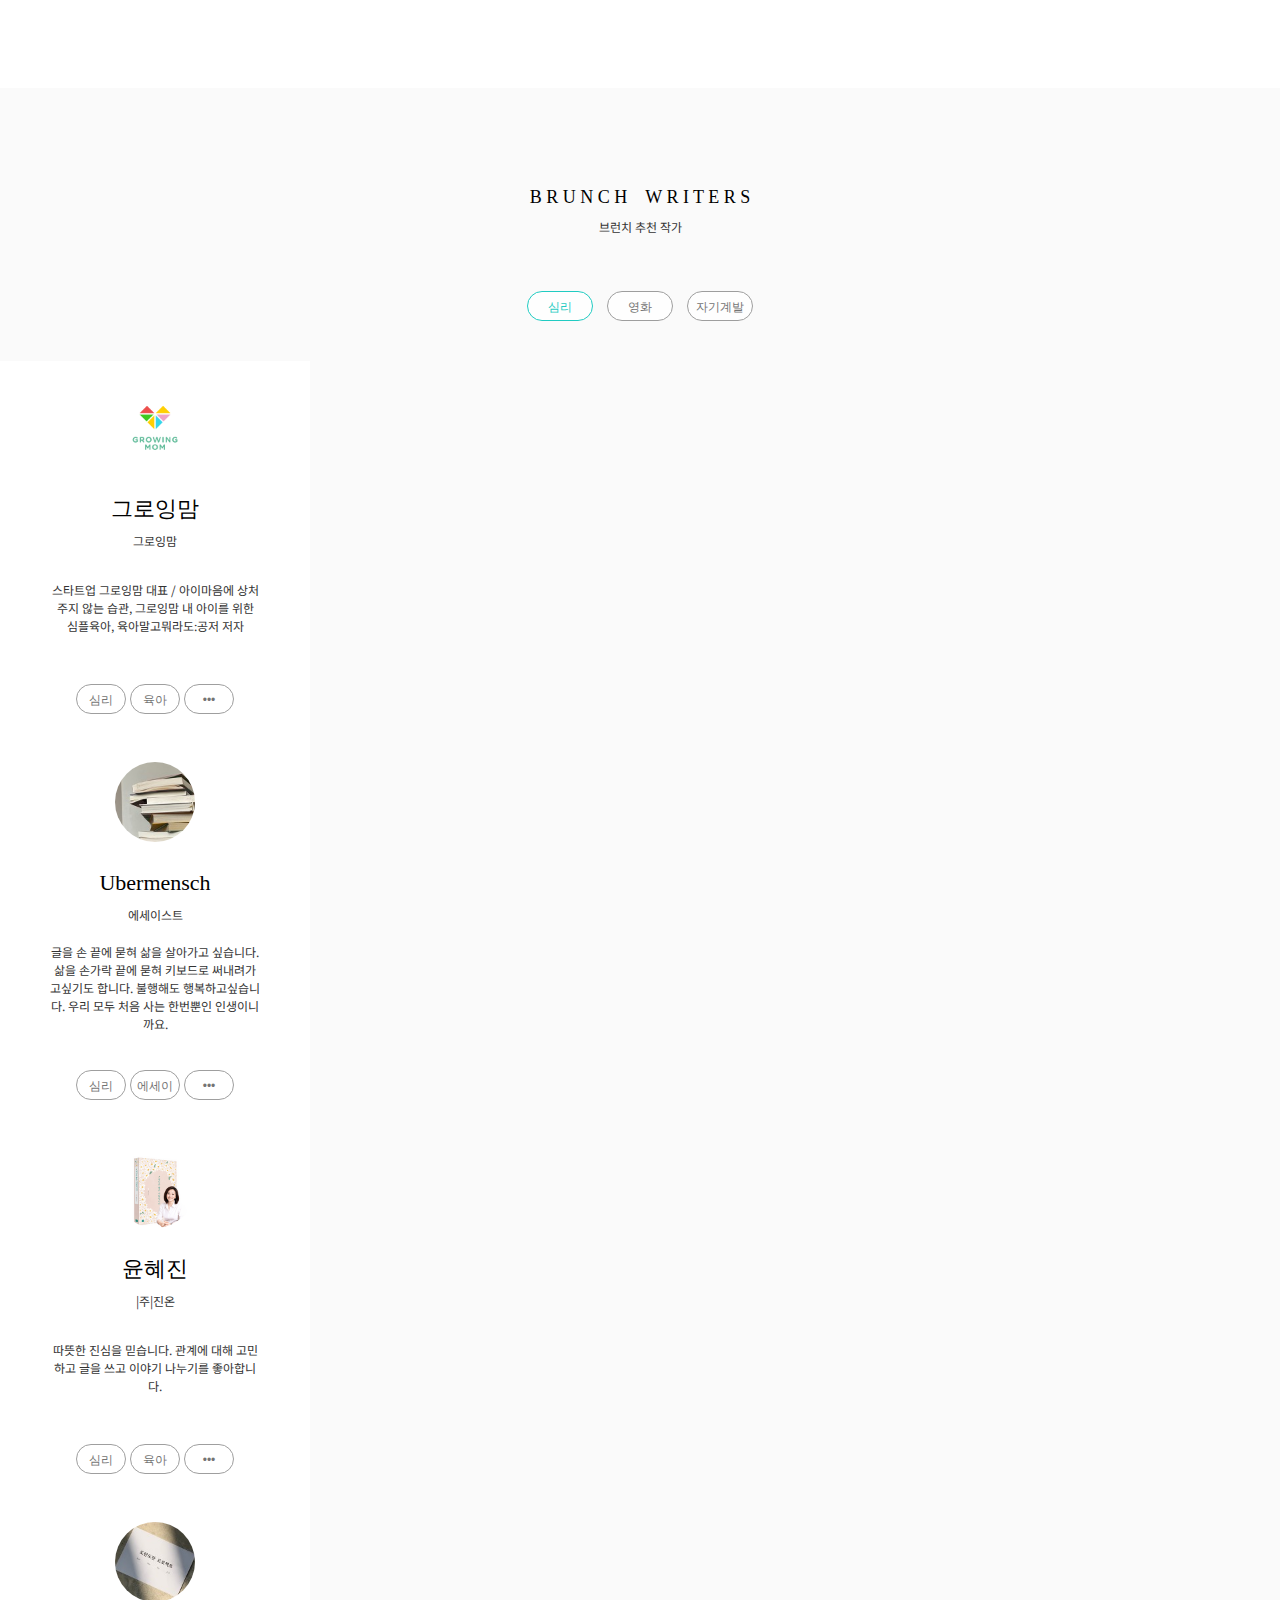
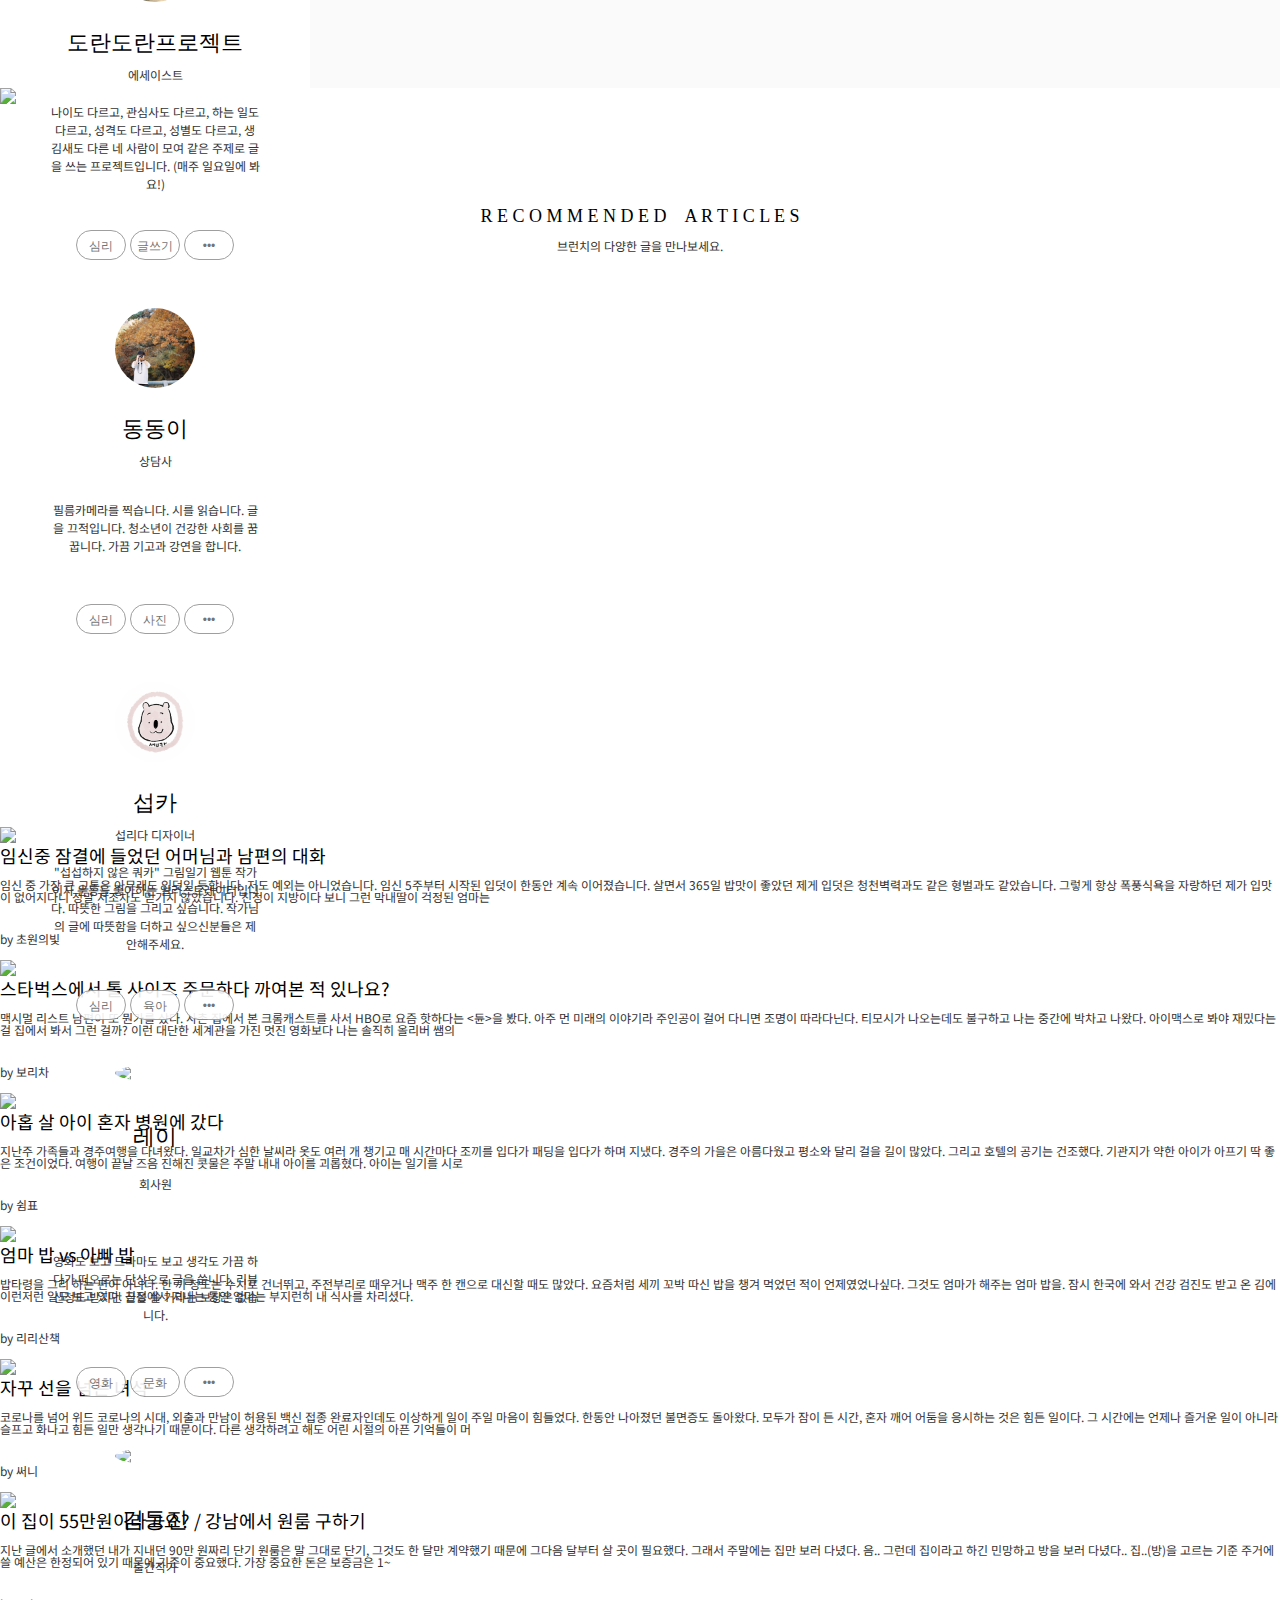
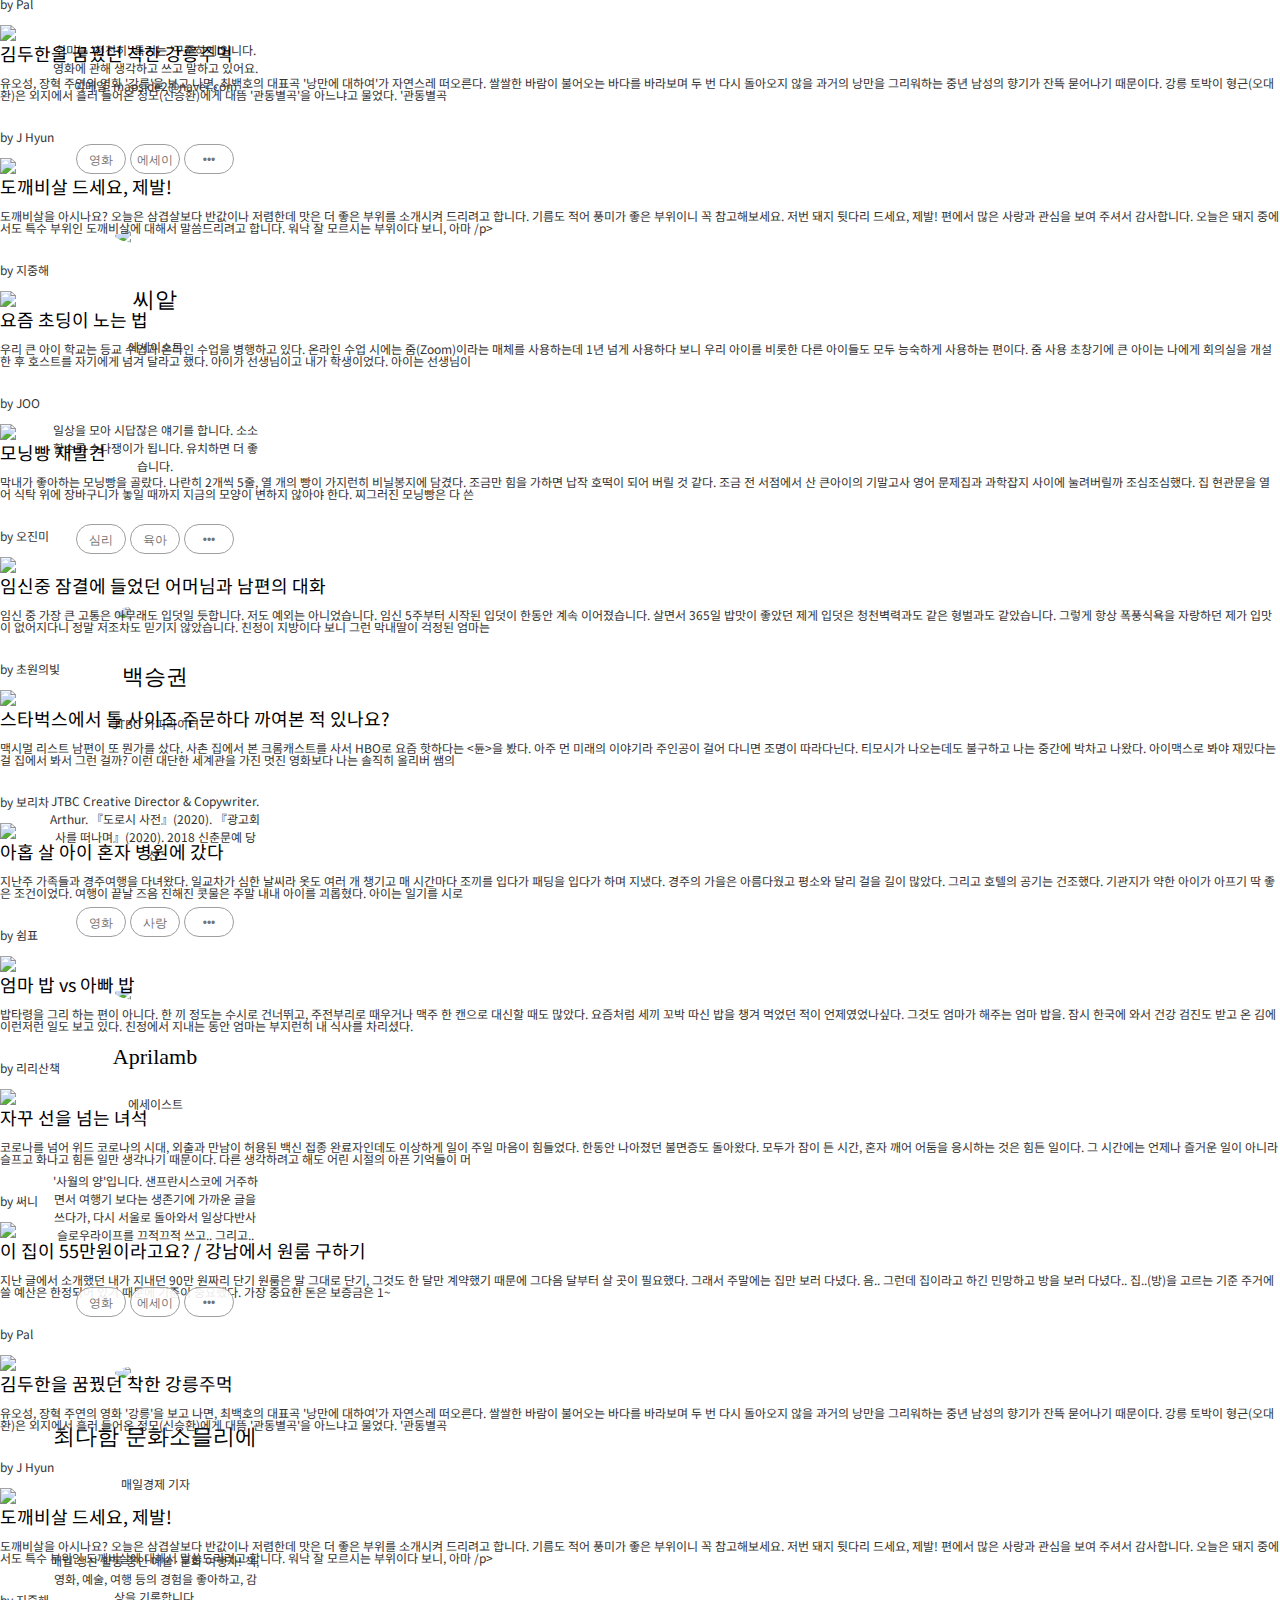
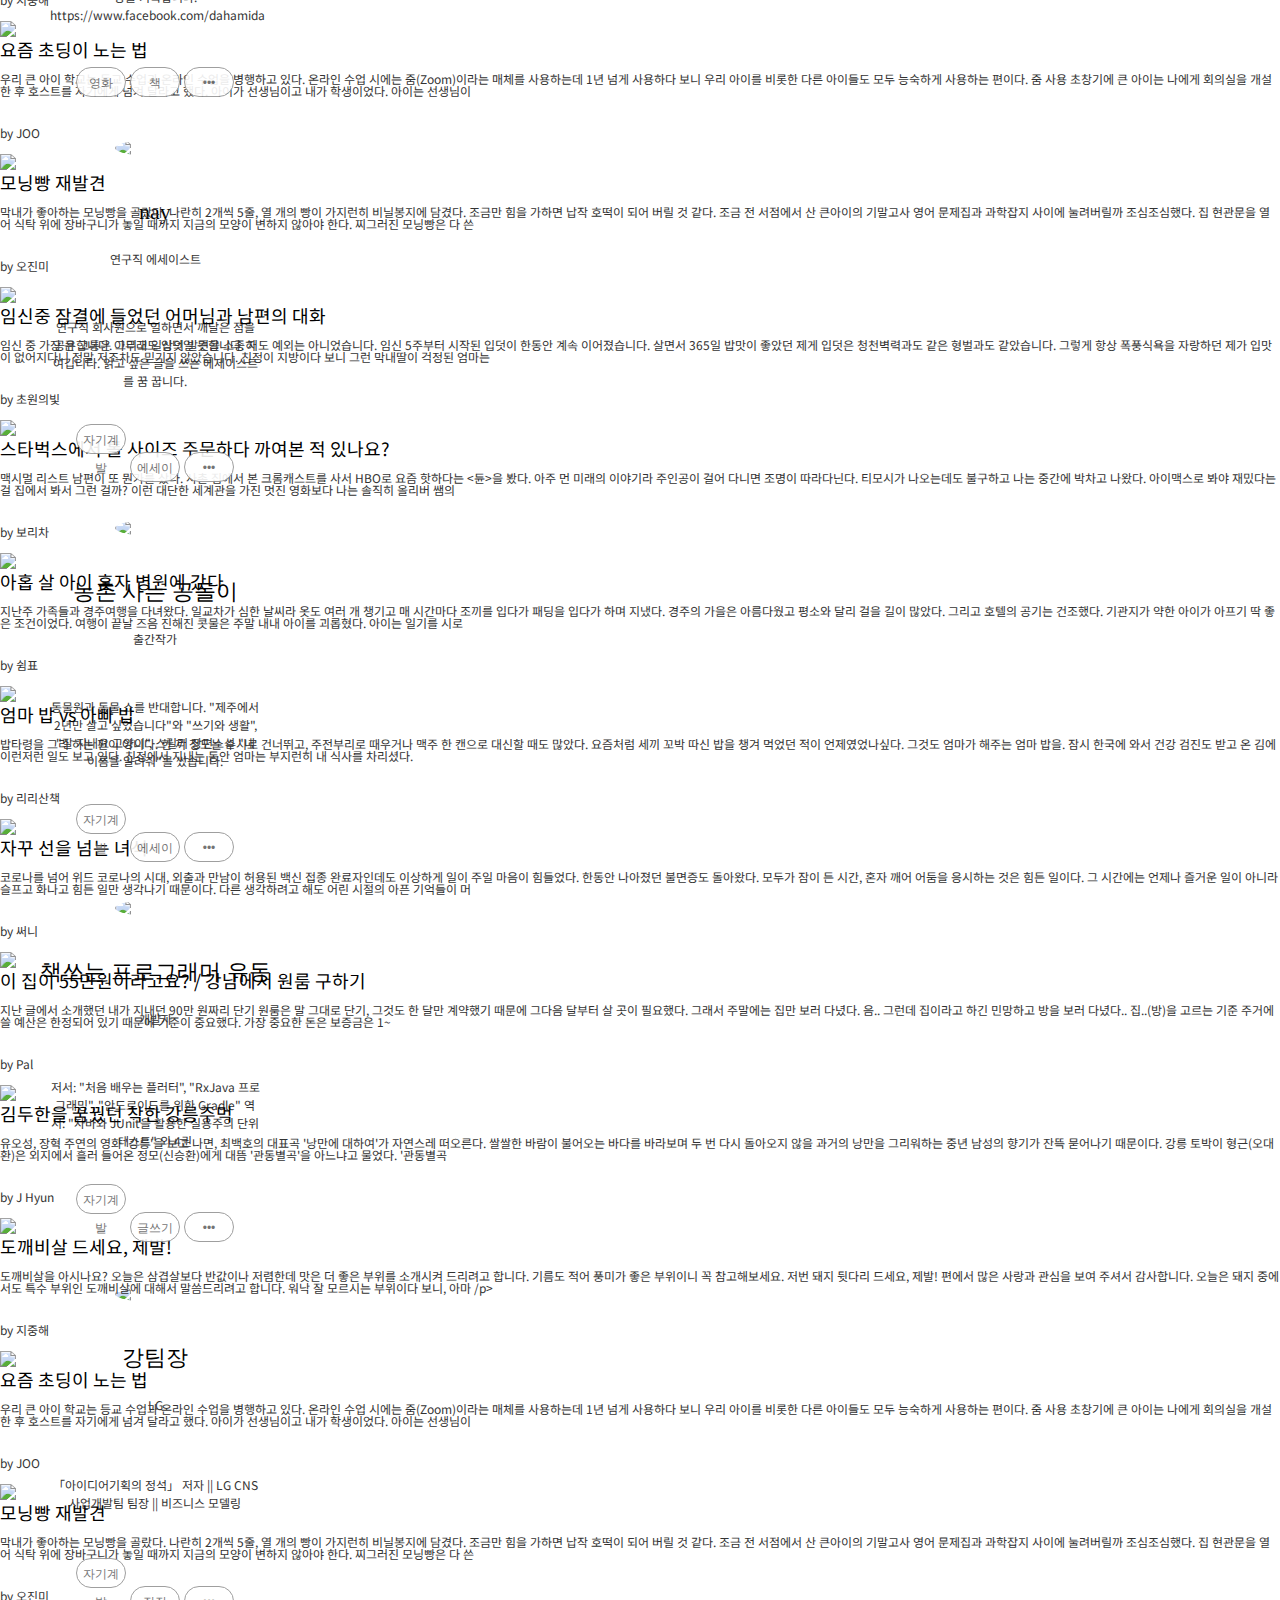
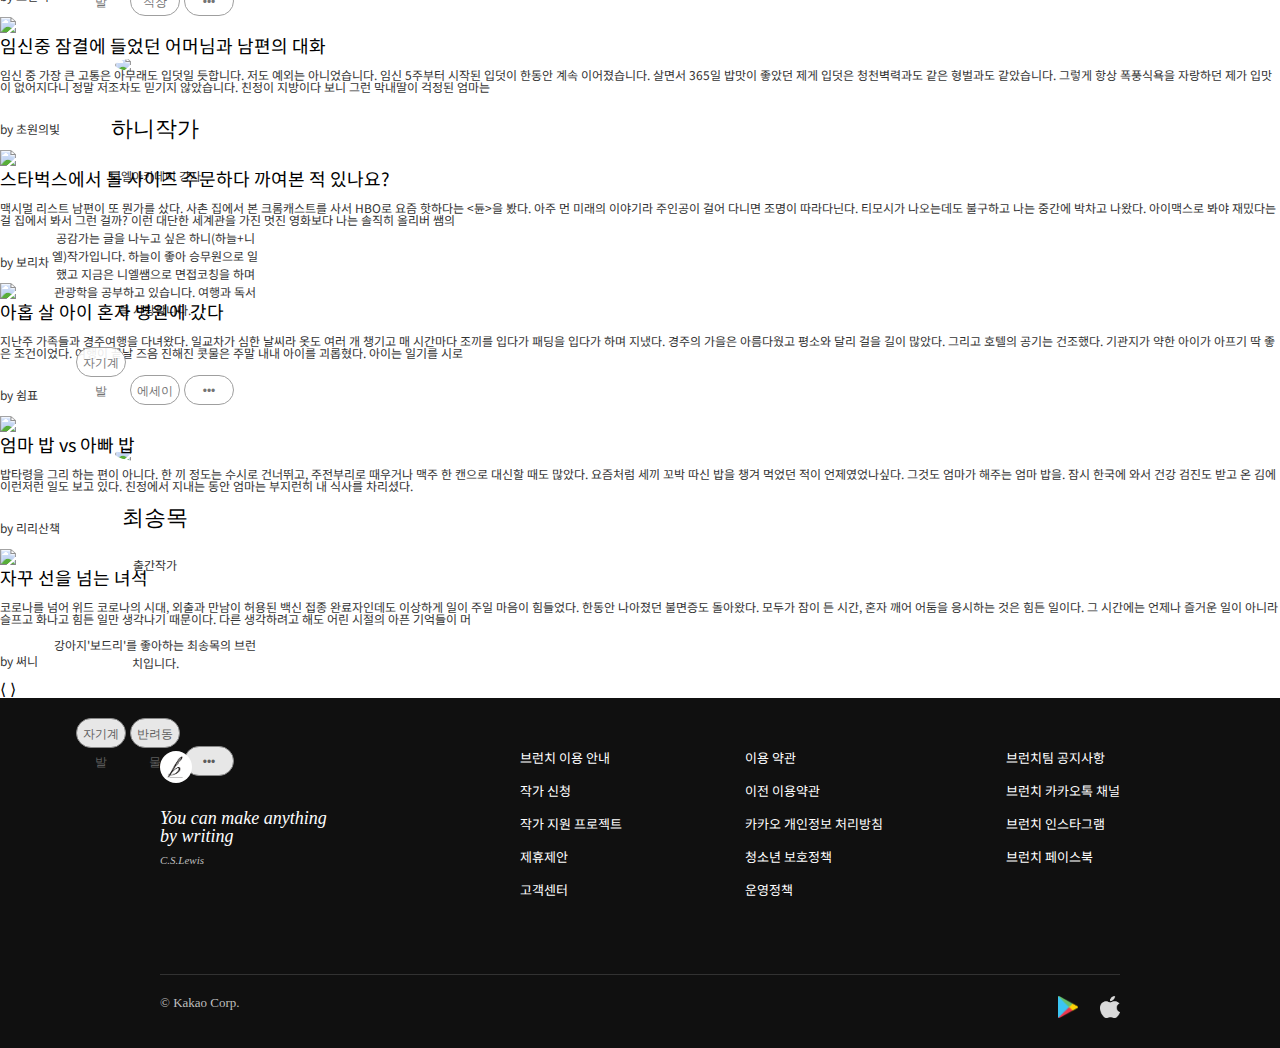
==== commit e3af9134: "개발 완료" ====
--- a/Brunch.co.kr/index.html
+++ b/Brunch.co.kr/index.html
@@ -14,6 +14,9 @@
     <link rel="stylesheet" href="./assets/css/keyword.css" />
     <link rel="stylesheet" href="./assets/css/slider.css" />
     <link rel="stylesheet" href="./assets/css/writer.css" />
+    <link rel="stylesheet" href="./assets/css/ads.css" />
+    <link rel="stylesheet" href="./assets/css/footer-slider.css" />
+    <link rel="stylesheet" href="./assets/css/footer.css" />
     <!-- Google fonts icons -->
     <link
         href="https://fonts.googleapis.com/css?family=Material+Icons|Material+Icons+Outlined|Material+Icons+Two+Tone|Material+Icons+Round|Material+Icons+Sharp"
@@ -23,21 +26,6 @@
 <body>
     <!-- 상단 헤더  영역 -->
     <header>
-        <!-- 상단 스크롤시 추가 영역 노출-->
-        <div id="header-slide-up">
-            <span>Test</span><br />
-            <span>Test</span><br />
-            <span>Test</span><br />
-            <span>Test</span><br />
-            <span>Test</span><br />
-            <span>Test</span><br />
-            <span>Test</span><br />
-            <span>Test</span><br />
-            <span>Test</span><br />
-            <span>Test</span><br />
-            <span>Test</span><br />
-            <span>Test</span><br />
-        </div>
         <!-- 상단 작은 배너 -->
         <div id="header-banner">
             <span><img id="header-banner-sm" src="./assets/img/headerBanner-sm.png" /></span>
@@ -179,12 +167,13 @@
                 <p class="lg">B R U N C H&nbsp;&nbsp;&nbsp;&nbsp;W R I T E R S</p>
                 <p class="ssm desc2">브런치 추천 작가</p>
                 <div id="writer-btn-wrapper">
-                    <button class="btn btn-rounded btn-active">심리</button>
-                    <button class="btn btn-rounded">취미</button>
-                    <button class="btn btn-rounded">인문교양</button>
-                </div>
-            </div>
-            <div id="writer-grid-wrapper">
+                    <button id="wb-1" class="btn btn-rounded wb btn-active">심리</button>
+                    <button id="wb-2" class="btn btn-rounded wb">영화</button>
+                    <button id="wb-3" class="btn btn-rounded wb">자기계발</button>
+                </div>
+            </div>
+            <!-- 추천작가 1페이지 -->
+            <div id="wgw-1" class="writer-grid-wrapper">
                 <div class="writer-grid-item">
                     <div class="writer-profile-box">
                         <img src="./assets/img/user/1.png" width="80px" heigh="80px" />
@@ -264,16 +253,519 @@
                     </div>
                 </div>
             </div>
+            <!-- 추천작가 2페이지 -->
+            <div id="wgw-2" class="writer-grid-wrapper">
+                <div class="writer-grid-item">
+                    <div class="writer-profile-box">
+                        <img src="./assets/img/user/7.jpeg" width="80px" heigh="80px" />
+                        <span class="xl">레이</span>
+                        <span class="ssm desc2">회사원</span>
+                    </div>
+                    <p class="writer-intro desc2">영화도 보고 드라마도 보고 생각도 가끔 하다가 떠오르는 단상으로 글을 씁니다. 리뷰 신청도 받지만 글을 쓸 거라는 보장은 없습니다.</p>
+                    <div class="tag-btn-wrapper">
+                        <button class="btn btn-rounded">영화</button>
+                        <button class="btn btn-rounded">문화</button>
+                        <button class="btn btn-rounded">•••</button>
+                    </div>
+                </div>
+                <div class="writer-grid-item">
+                    <div class="writer-profile-box">
+                        <img src="./assets/img/user/8.jpeg" width="80px" heigh="80px" />
+                        <span class="xl">김동진</span>
+                        <span class="ssm desc2">출간작가</span>
+                    </div>
+                    <p class="writer-intro desc2">취미는 '천천히', 특기는 '꾸준하게'입니다. 영화에 관해 생각하고 쓰고 말하고 있어요. 이메일: mapside2@naver.com</p>
+                    <div class="tag-btn-wrapper">
+                        <button class="btn btn-rounded">영화</button>
+                        <button class="btn btn-rounded">에세이</button>
+                        <button class="btn btn-rounded">•••</button>
+                    </div>
+                </div>
+                <div class="writer-grid-item">
+                    <div class="writer-profile-box">
+                        <img src="./assets/img/user/9.png" width="80px" heigh="80px" />
+                        <span class="xl">씨앝</span>
+                        <span class="ssm desc2">에세이스트</span>
+                    </div>
+                    <p class="writer-intro desc2">일상을 모아 시답잖은 얘기를 합니다. 소소할수록 수다쟁이가 됩니다. 유치하면 더 좋습니다.</p>
+                    <div class="tag-btn-wrapper">
+                        <button class="btn btn-rounded">심리</button>
+                        <button class="btn btn-rounded">육아</button>
+                        <button class="btn btn-rounded">•••</button>
+                    </div>
+                </div>
+                <div class="writer-grid-item">
+                    <div class="writer-profile-box">
+                        <img src="./assets/img/user/10.jpeg" width="80px" heigh="80px" />
+                        <span class="xl">백승권</span>
+                        <span class="ssm desc2">JTBC 카피라이터</span>
+                    </div>
+                    <p class="writer-intro desc2">JTBC Creative Director & Copywriter. Arthur. 『도로시 사전』(2020). 『광고회사를 떠나며』(2020). 2018 신춘문예 당선.</p>
+                    <div class="tag-btn-wrapper">
+                        <button class="btn btn-rounded">영화</button>
+                        <button class="btn btn-rounded">사랑</button>
+                        <button class="btn btn-rounded">•••</button>
+                    </div>
+                </div>
+                <div class="writer-grid-item">
+                    <div class="writer-profile-box">
+                        <img src="./assets/img/user/11.jpeg" width="80px" heigh="80px" />
+                        <span class="xl">Aprilamb</span>
+                        <span class="ssm desc2">에세이스트</span>
+                    </div>
+                    <p class="writer-intro desc2">'사월의 양'입니다. 샌프란시스코에 거주하면서 여행기 보다는 생존기에 가까운 글을 쓰다가, 다시 서울로 돌아와서 일상다반사 슬로우라이프를 끄적끄적 쓰고.. 그리고..</p>
+                    <div class="tag-btn-wrapper">
+                        <button class="btn btn-rounded">영화</button>
+                        <button class="btn btn-rounded">에세이</button>
+                        <button class="btn btn-rounded">•••</button>
+                    </div>
+                </div>
+                <div class="writer-grid-item">
+                    <div class="writer-profile-box">
+                        <img src="./assets/img/user/12.jpeg" width="80px" heigh="80px" />
+                        <span class="xl">최다함 문화소믈리에</span>
+                        <span class="ssm desc2">매일경제 기자</span>
+                    </div>
+                    <p class="writer-intro desc2">매일 생산 활동 중인 예술·문화 여행자! 책, 영화, 예술, 여행 등의 경험을 좋아하고, 감상을 기록합니다. https://www.facebook.com/dahamida</p>
+                    <div class="tag-btn-wrapper">
+                        <button class="btn btn-rounded">영화</button>
+                        <button class="btn btn-rounded">책</button>
+                        <button class="btn btn-rounded">•••</button>
+                    </div>
+                </div>
+            </div>
+            <!-- 추천작가 3페이지 -->
+            <div id="wgw-3" class="writer-grid-wrapper">
+                <div class="writer-grid-item">
+                    <div class="writer-profile-box">
+                        <img src="./assets/img/user/13.jpeg" width="80px" heigh="80px" />
+                        <span class="xl">nay</span>
+                        <span class="ssm desc2">연구직 에세이스트</span>
+                    </div>
+                    <p class="writer-intro desc2">연구직 회사원으로 일하면서 깨달은 점을 공유합니다. 그리고 일상의 발견을 소중히 여깁니다. 읽고 싶은 글을 쓰는 에세이스트를 꿈 꿉니다.</p>
+                    <div class="tag-btn-wrapper">
+                        <button class="btn btn-rounded">자기계발</button>
+                        <button class="btn btn-rounded">에세이</button>
+                        <button class="btn btn-rounded">•••</button>
+                    </div>
+                </div>
+                <div class="writer-grid-item">
+                    <div class="writer-profile-box">
+                        <img src="./assets/img/user/14.jpeg" width="80px" heigh="80px" />
+                        <span class="xl">농촌 사는 공돌이</span>
+                        <span class="ssm desc2">출간작가</span>
+                    </div>
+                    <p class="writer-intro desc2">동물원과 동물 쇼를 반대합니다. "제주에서 2년만 살고 싶었습니다"와 "쓰기와 생활", "잘 지내요 고양이", 스릴러 장편소설 "내 이름을 알려줘"를 썼습니다.</p>
+                    <div class="tag-btn-wrapper">
+                        <button class="btn btn-rounded">자기계발</button>
+                        <button class="btn btn-rounded">에세이</button>
+                        <button class="btn btn-rounded">•••</button>
+                    </div>
+                </div>
+                <div class="writer-grid-item">
+                    <div class="writer-profile-box">
+                        <img src="./assets/img/user/15.jpeg" width="80px" heigh="80px" />
+                        <span class="xl">책쓰는 프로그래머 유동</span>
+                        <span class="ssm desc2">개발자</span>
+                    </div>
+                    <p class="writer-intro desc2">저서: "처음 배우는 플러터", "RxJava 프로그래밍", "안드로이드를 위한 Gradle" 역서: "자바와 JUnit을 활용한 실용주의 단위 테스트" 외 4권</p>
+                    <div class="tag-btn-wrapper">
+                        <button class="btn btn-rounded">자기계발</button>
+                        <button class="btn btn-rounded">글쓰기</button>
+                        <button class="btn btn-rounded">•••</button>
+                    </div>
+                </div>
+                <div class="writer-grid-item">
+                    <div class="writer-profile-box">
+                        <img src="./assets/img/user/16.jpeg" width="80px" heigh="80px" />
+                        <span class="xl">강팀장</span>
+                        <span class="ssm desc2">LG</span>
+                    </div>
+                    <p class="writer-intro desc2">「아이디어기획의 정석」 저자 || LG CNS 사업개발팀 팀장 || 비즈니스 모델링</p>
+                    <div class="tag-btn-wrapper">
+                        <button class="btn btn-rounded">자기계발</button>
+                        <button class="btn btn-rounded">직장</button>
+                        <button class="btn btn-rounded">•••</button>
+                    </div>
+                </div>
+                <div class="writer-grid-item">
+                    <div class="writer-profile-box">
+                        <img src="./assets/img/user/17.jpeg" width="80px" heigh="80px" />
+                        <span class="xl">하니작가</span>
+                        <span class="ssm desc2">니엘아카데미 강사</span>
+                    </div>
+                    <p class="writer-intro desc2">공감가는 글을 나누고 싶은 하니(하늘+니엘)작가입니다. 하늘이 좋아 승무원으로 일했고 지금은 니엘쌤으로 면접코칭을 하며 관광학을 공부하고 있습니다. 여행과 독서를 사랑합니다.</p>
+                    <div class="tag-btn-wrapper">
+                        <button class="btn btn-rounded">자기계발</button>
+                        <button class="btn btn-rounded">에세이</button>
+                        <button class="btn btn-rounded">•••</button>
+                    </div>
+                </div>
+                <div class="writer-grid-item">
+                    <div class="writer-profile-box">
+                        <img src="./assets/img/user/18.jpeg" width="80px" heigh="80px" />
+                        <span class="xl">최송목</span>
+                        <span class="ssm desc2">출간작가</span>
+                    </div>
+                    <p class="writer-intro desc2">강아지'보드리'를 좋아하는 최송목의 브런치입니다.</p>
+                    <div class="tag-btn-wrapper">
+                        <button class="btn btn-rounded">자기계발</button>
+                        <button class="btn btn-rounded">반려동물</button>
+                        <button class="btn btn-rounded">•••</button>
+                    </div>
+                </div>
+            </div>
+        </div>
+
+        <!-- 광고 배너 영역 -->
+        <div id="ad-wrapper">
+            <img src="./assets/img/brunch-book.png" />
+        </div>
+
+        <!-- 추천 글 영역-->
+        <div id="articles-wrapper">
+            <div class="title-wrapper">
+                <p class="lg">R E C O M M E N D E D&nbsp;&nbsp;&nbsp;&nbsp;A R T I C L E S</p>
+                <p class="ssm desc2">브런치의 다양한 글을 만나보세요.</p>
+            </div>
+            <ul class="footer-slides">
+                <li><div class="slide-book"></div></li>
+                <li>
+                    <div class="article-box">
+                        <img src="./assets/img/footer-slider/1.jpeg" />
+                        <p class="lg noto-sans">임신중 잠결에 들었던 어머님과 남편의 대화</p>
+                        <p class="content ssm desc2">임신 중 가장 큰 고통은 아무래도 입덧일 듯합니다. 저도 예외는 아니었습니다. 임신 5주부터 시작된 입덧이 한동안 계속 이어졌습니다. 살면서 365일 밥맛이 좋았던 제게 입덧은 청천벽력과도 같은 형벌과도 같았습니다. 그렇게 항상 폭풍식욕을 자랑하던 제가 입맛이 없어지다니 정말 저조차도 믿기지 않았습니다. 친정이 지방이다 보니 그런 막내딸이 걱정된 엄마는 </p>
+                        <p class="ssm desc2">by 초원의빛</p>
+                    </div>
+                </li>
+                <li>
+                    <div class="article-box">
+                        <img src="./assets/img/footer-slider/2.jpeg" />
+                        <p class="lg noto-sans">스타벅스에서 톨 사이즈 주문하다 까여본 적 있나요?</p>
+                        <p class="content ssm desc2">맥시멀 리스트 남편이 또 뭔가를 샀다. 사촌 집에서 본 크롬캐스트를 사서 HBO로 요즘 핫하다는 <듄>을 봤다. 아주 먼 미래의 이야기라 주인공이 걸어 다니면 조명이 따라다닌다. 티모시가 나오는데도 불구하고 나는 중간에 박차고 나왔다. 아이맥스로 봐야 재밌다는 걸 집에서 봐서 그런 걸까? 이런 대단한 세계관을 가진 멋진 영화보다 나는 솔직히 올리버 쌤의 </p>
+                        <p class="ssm desc2">by 보리차</p>
+                    </div>
+                </li>
+                <li>
+                    <div class="article-box">
+                        <img src="./assets/img/footer-slider/3.jpeg" />
+                        <p class="lg noto-sans">아홉 살 아이 혼자 병원에 갔다</p>
+                        <p class="content ssm desc2">지난주 가족들과 경주여행을 다녀왔다. 일교차가 심한 날씨라 옷도 여러 개 챙기고 매 시간마다 조끼를 입다가 패딩을 입다가 하며 지냈다. 경주의 가을은 아름다웠고 평소와 달리 걸을 길이 많았다. 그리고 호텔의 공기는 건조했다. 기관지가 약한 아이가 아프기 딱 좋은 조건이었다. 여행이 끝날 즈음 진해진 콧물은 주말 내내 아이를 괴롭혔다. 아이는 일기를 시로</p>
+                        <p class="ssm desc2">by 쉼표</p>
+                    </div>
+                </li>
+                <li>
+                    <div class="article-box">
+                        <img src="./assets/img/footer-slider/4.jpeg" />
+                        <p class="lg noto-sans">엄마 밥 vs 아빠 밥</p>
+                        <p class="content ssm desc2">밥타령을 그리 하는 편이 아니다. 한 끼 정도는 수시로 건너뛰고, 주전부리로 때우거나 맥주 한 캔으로 대신할 때도 많았다. 요즘처럼 세끼 꼬박 따신 밥을 챙겨 먹었던 적이 언제였었나싶다. 그것도 엄마가 해주는 엄마 밥을. 잠시 한국에 와서 건강 검진도 받고 온 김에 이런저런 일도 보고 있다. 친정에서 지내는 동안 엄마는 부지런히 내 식사를 차리셨다. </p>
+                        <p class="ssm desc2">by 리리산책</p>
+                    </div>
+                </li>
+                <li>
+                    <div class="article-box">
+                        <img src="./assets/img/footer-slider/5.jpeg" />
+                        <p class="lg noto-sans">자꾸 선을 넘는 녀석</p>
+                        <p class="content ssm desc2">코로나를 넘어 위드 코로나의 시대, 외출과 만남이 허용된 백신 접종 완료자인데도 이상하게 일이 주일 마음이 힘들었다. 한동안 나아졌던 불면증도 돌아왔다. 모두가 잠이 든 시간, 혼자 깨어 어둠을 응시하는 것은 힘든 일이다. 그 시간에는 언제나 즐거운 일이 아니라 슬프고 화나고 힘든 일만 생각나기 때문이다. 다른 생각하려고 해도 어린 시절의 아픈 기억들이 머</p>
+                        <p class="ssm desc2">by 써니</p>
+                    </div>
+                </li>
+                <li>
+                    <div class="article-box">
+                        <img src="./assets/img/footer-slider/6.jpeg" />
+                        <p class="lg noto-sans">이 집이 55만원이라고요? / 강남에서 원룸 구하기</p>
+                        <p class="content ssm desc2">지난 글에서 소개했던 내가 지내던 90만 원짜리 단기 원룸은 말 그대로 단기, 그것도 한 달만 계약했기 때문에 그다음 달부터 살 곳이 필요했다. 그래서 주말에는 집만 보러 다녔다. 음.. 그런데 집이라고 하긴 민망하고 방을 보러 다녔다.. 집..(방)을 고르는 기준 주거에 쓸 예산은 한정되어 있기 때문에 기준이 중요했다. 가장 중요한 돈은 ​보증금은 1~</p>
+                        <p class="ssm desc2">by Pal</p>
+                    </div>
+                </li>
+                <li>
+                    <div class="article-box">
+                        <img src="./assets/img/footer-slider/7.jpeg" />
+                        <p class="lg noto-sans">김두한을 꿈꿨던 착한 강릉주먹</p>
+                        <p class="content ssm desc2">유오성, 장혁 주연의 영화 '강릉'을 보고 나면, 최백호의 대표곡 '낭만에 대하여'가 자연스레 떠오른다. 쌀쌀한 바람이 불어오는 바다를 바라보며 두 번 다시 돌아오지 않을 과거의 낭만을 그리워하는 중년 남성의 향기가 잔뜩 묻어나기 때문이다. 강릉 토박이 형근(오대환)은 외지에서 흘러 들어온 정모(신승환)에게 대뜸 '관동별곡'을 아느냐고 물었다. '관동별곡</p>
+                        <p class="ssm desc2">by J Hyun</p>
+                    </div>
+                </li>
+                <li>
+                    <div class="article-box">
+                        <img src="./assets/img/footer-slider/8.jpeg" />
+                        <p class="lg noto-sans">도깨비살 드세요, 제발!</p>
+                        <p class="content ssm desc2">도깨비살을 아시나요? 오늘은 삼겹살보다 반값이나 저렴한데 맛은 더 좋은 부위를 소개시켜 드리려고 합니다. 기름도 적어 풍미가 좋은 부위이니 꼭 참고해보세요. 저번 돼지 뒷다리 드세요, 제발! 편에서 많은 사랑과 관심을 보여 주셔서 감사합니다. 오늘은 돼지 중에서도 특수 부위인 도깨비살에 대해서 말씀드리려고 합니다. 워낙 잘 모르시는 부위이다 보니, 아마 /p>
+                        <p class="ssm desc2">by 지중해</p>
+                    </div>
+                </li>
+                <li>
+                    <div class="article-box">
+                        <img src="./assets/img/footer-slider/9.jpeg" />
+                        <p class="lg noto-sans">요즘 초딩이 노는 법</p>
+                        <p class="content ssm desc2">우리 큰 아이 학교는 등교 수업과 온라인 수업을 병행하고 있다. 온라인 수업 시에는 줌(Zoom)이라는 매체를 사용하는데 1년 넘게 사용하다 보니 우리 아이를 비롯한 다른 아이들도 모두 능숙하게 사용하는 편이다. 줌 사용 초창기에 큰 아이는 나에게 회의실을 개설한 후 호스트를 자기에게 넘겨 달라고 했다. 아이가 선생님이고 내가 학생이었다. 아이는 선생님이</p>
+                        <p class="ssm desc2">by JOO</p>
+                    </div>
+                </li>
+                <li>
+                    <div class="article-box">
+                        <img src="./assets/img/footer-slider/10.jpeg" />
+                        <p class="lg noto-sans">모닝빵 재발견</p>
+                        <p class="content ssm desc2">막내가 좋아하는 모닝빵을 골랐다. 나란히 2개씩 5줄, 열 개의 빵이 가지런히 비닐봉지에 담겼다. 조금만 힘을 가하면 납작 호떡이 되어 버릴 것 같다. 조금 전 서점에서 산 큰아이의 기말고사 영어 문제집과 과학잡지 사이에 눌려버릴까 조심조심했다. 집 현관문을 열어 식탁 위에 장바구니가 놓일 때까지 지금의 모양이 변하지 않아야 한다. 찌그러진 모닝빵은 다 쓴</p>
+                        <p class="ssm desc2">by 오진미</p>
+                    </div>
+                </li>
+                <li>
+                    <div class="article-box">
+                        <img src="./assets/img/footer-slider/1.jpeg" />
+                        <p class="lg noto-sans">임신중 잠결에 들었던 어머님과 남편의 대화</p>
+                        <p class="content ssm desc2">임신 중 가장 큰 고통은 아무래도 입덧일 듯합니다. 저도 예외는 아니었습니다. 임신 5주부터 시작된 입덧이 한동안 계속 이어졌습니다. 살면서 365일 밥맛이 좋았던 제게 입덧은 청천벽력과도 같은 형벌과도 같았습니다. 그렇게 항상 폭풍식욕을 자랑하던 제가 입맛이 없어지다니 정말 저조차도 믿기지 않았습니다. 친정이 지방이다 보니 그런 막내딸이 걱정된 엄마는 </p>
+                        <p class="ssm desc2">by 초원의빛</p>
+                    </div>
+                </li>
+                <li>
+                    <div class="article-box">
+                        <img src="./assets/img/footer-slider/2.jpeg" />
+                        <p class="lg noto-sans">스타벅스에서 톨 사이즈 주문하다 까여본 적 있나요?</p>
+                        <p class="content ssm desc2">맥시멀 리스트 남편이 또 뭔가를 샀다. 사촌 집에서 본 크롬캐스트를 사서 HBO로 요즘 핫하다는 <듄>을 봤다. 아주 먼 미래의 이야기라 주인공이 걸어 다니면 조명이 따라다닌다. 티모시가 나오는데도 불구하고 나는 중간에 박차고 나왔다. 아이맥스로 봐야 재밌다는 걸 집에서 봐서 그런 걸까? 이런 대단한 세계관을 가진 멋진 영화보다 나는 솔직히 올리버 쌤의 </p>
+                        <p class="ssm desc2">by 보리차</p>
+                    </div>
+                </li>
+                <li>
+                    <div class="article-box">
+                        <img src="./assets/img/footer-slider/3.jpeg" />
+                        <p class="lg noto-sans">아홉 살 아이 혼자 병원에 갔다</p>
+                        <p class="content ssm desc2">지난주 가족들과 경주여행을 다녀왔다. 일교차가 심한 날씨라 옷도 여러 개 챙기고 매 시간마다 조끼를 입다가 패딩을 입다가 하며 지냈다. 경주의 가을은 아름다웠고 평소와 달리 걸을 길이 많았다. 그리고 호텔의 공기는 건조했다. 기관지가 약한 아이가 아프기 딱 좋은 조건이었다. 여행이 끝날 즈음 진해진 콧물은 주말 내내 아이를 괴롭혔다. 아이는 일기를 시로</p>
+                        <p class="ssm desc2">by 쉼표</p>
+                    </div>
+                </li>
+                <li>
+                    <div class="article-box">
+                        <img src="./assets/img/footer-slider/4.jpeg" />
+                        <p class="lg noto-sans">엄마 밥 vs 아빠 밥</p>
+                        <p class="content ssm desc2">밥타령을 그리 하는 편이 아니다. 한 끼 정도는 수시로 건너뛰고, 주전부리로 때우거나 맥주 한 캔으로 대신할 때도 많았다. 요즘처럼 세끼 꼬박 따신 밥을 챙겨 먹었던 적이 언제였었나싶다. 그것도 엄마가 해주는 엄마 밥을. 잠시 한국에 와서 건강 검진도 받고 온 김에 이런저런 일도 보고 있다. 친정에서 지내는 동안 엄마는 부지런히 내 식사를 차리셨다. </p>
+                        <p class="ssm desc2">by 리리산책</p>
+                    </div>
+                </li>
+                <li>
+                    <div class="article-box">
+                        <img src="./assets/img/footer-slider/5.jpeg" />
+                        <p class="lg noto-sans">자꾸 선을 넘는 녀석</p>
+                        <p class="content ssm desc2">코로나를 넘어 위드 코로나의 시대, 외출과 만남이 허용된 백신 접종 완료자인데도 이상하게 일이 주일 마음이 힘들었다. 한동안 나아졌던 불면증도 돌아왔다. 모두가 잠이 든 시간, 혼자 깨어 어둠을 응시하는 것은 힘든 일이다. 그 시간에는 언제나 즐거운 일이 아니라 슬프고 화나고 힘든 일만 생각나기 때문이다. 다른 생각하려고 해도 어린 시절의 아픈 기억들이 머</p>
+                        <p class="ssm desc2">by 써니</p>
+                    </div>
+                </li>
+                <li>
+                    <div class="article-box">
+                        <img src="./assets/img/footer-slider/6.jpeg" />
+                        <p class="lg noto-sans">이 집이 55만원이라고요? / 강남에서 원룸 구하기</p>
+                        <p class="content ssm desc2">지난 글에서 소개했던 내가 지내던 90만 원짜리 단기 원룸은 말 그대로 단기, 그것도 한 달만 계약했기 때문에 그다음 달부터 살 곳이 필요했다. 그래서 주말에는 집만 보러 다녔다. 음.. 그런데 집이라고 하긴 민망하고 방을 보러 다녔다.. 집..(방)을 고르는 기준 주거에 쓸 예산은 한정되어 있기 때문에 기준이 중요했다. 가장 중요한 돈은 ​보증금은 1~</p>
+                        <p class="ssm desc2">by Pal</p>
+                    </div>
+                </li>
+                <li>
+                    <div class="article-box">
+                        <img src="./assets/img/footer-slider/7.jpeg" />
+                        <p class="lg noto-sans">김두한을 꿈꿨던 착한 강릉주먹</p>
+                        <p class="content ssm desc2">유오성, 장혁 주연의 영화 '강릉'을 보고 나면, 최백호의 대표곡 '낭만에 대하여'가 자연스레 떠오른다. 쌀쌀한 바람이 불어오는 바다를 바라보며 두 번 다시 돌아오지 않을 과거의 낭만을 그리워하는 중년 남성의 향기가 잔뜩 묻어나기 때문이다. 강릉 토박이 형근(오대환)은 외지에서 흘러 들어온 정모(신승환)에게 대뜸 '관동별곡'을 아느냐고 물었다. '관동별곡</p>
+                        <p class="ssm desc2">by J Hyun</p>
+                    </div>
+                </li>
+                <li>
+                    <div class="article-box">
+                        <img src="./assets/img/footer-slider/8.jpeg" />
+                        <p class="lg noto-sans">도깨비살 드세요, 제발!</p>
+                        <p class="content ssm desc2">도깨비살을 아시나요? 오늘은 삼겹살보다 반값이나 저렴한데 맛은 더 좋은 부위를 소개시켜 드리려고 합니다. 기름도 적어 풍미가 좋은 부위이니 꼭 참고해보세요. 저번 돼지 뒷다리 드세요, 제발! 편에서 많은 사랑과 관심을 보여 주셔서 감사합니다. 오늘은 돼지 중에서도 특수 부위인 도깨비살에 대해서 말씀드리려고 합니다. 워낙 잘 모르시는 부위이다 보니, 아마 /p>
+                        <p class="ssm desc2">by 지중해</p>
+                    </div>
+                </li>
+                <li>
+                    <div class="article-box">
+                        <img src="./assets/img/footer-slider/9.jpeg" />
+                        <p class="lg noto-sans">요즘 초딩이 노는 법</p>
+                        <p class="content ssm desc2">우리 큰 아이 학교는 등교 수업과 온라인 수업을 병행하고 있다. 온라인 수업 시에는 줌(Zoom)이라는 매체를 사용하는데 1년 넘게 사용하다 보니 우리 아이를 비롯한 다른 아이들도 모두 능숙하게 사용하는 편이다. 줌 사용 초창기에 큰 아이는 나에게 회의실을 개설한 후 호스트를 자기에게 넘겨 달라고 했다. 아이가 선생님이고 내가 학생이었다. 아이는 선생님이</p>
+                        <p class="ssm desc2">by JOO</p>
+                    </div>
+                </li>
+                <li>
+                    <div class="article-box">
+                        <img src="./assets/img/footer-slider/10.jpeg" />
+                        <p class="lg noto-sans">모닝빵 재발견</p>
+                        <p class="content ssm desc2">막내가 좋아하는 모닝빵을 골랐다. 나란히 2개씩 5줄, 열 개의 빵이 가지런히 비닐봉지에 담겼다. 조금만 힘을 가하면 납작 호떡이 되어 버릴 것 같다. 조금 전 서점에서 산 큰아이의 기말고사 영어 문제집과 과학잡지 사이에 눌려버릴까 조심조심했다. 집 현관문을 열어 식탁 위에 장바구니가 놓일 때까지 지금의 모양이 변하지 않아야 한다. 찌그러진 모닝빵은 다 쓴</p>
+                        <p class="ssm desc2">by 오진미</p>
+                    </div>
+                </li>
+                <li>
+                    <div class="article-box">
+                        <img src="./assets/img/footer-slider/1.jpeg" />
+                        <p class="lg noto-sans">임신중 잠결에 들었던 어머님과 남편의 대화</p>
+                        <p class="content ssm desc2">임신 중 가장 큰 고통은 아무래도 입덧일 듯합니다. 저도 예외는 아니었습니다. 임신 5주부터 시작된 입덧이 한동안 계속 이어졌습니다. 살면서 365일 밥맛이 좋았던 제게 입덧은 청천벽력과도 같은 형벌과도 같았습니다. 그렇게 항상 폭풍식욕을 자랑하던 제가 입맛이 없어지다니 정말 저조차도 믿기지 않았습니다. 친정이 지방이다 보니 그런 막내딸이 걱정된 엄마는 </p>
+                        <p class="ssm desc2">by 초원의빛</p>
+                    </div>
+                </li>
+                <li>
+                    <div class="article-box">
+                        <img src="./assets/img/footer-slider/2.jpeg" />
+                        <p class="lg noto-sans">스타벅스에서 톨 사이즈 주문하다 까여본 적 있나요?</p>
+                        <p class="content ssm desc2">맥시멀 리스트 남편이 또 뭔가를 샀다. 사촌 집에서 본 크롬캐스트를 사서 HBO로 요즘 핫하다는 <듄>을 봤다. 아주 먼 미래의 이야기라 주인공이 걸어 다니면 조명이 따라다닌다. 티모시가 나오는데도 불구하고 나는 중간에 박차고 나왔다. 아이맥스로 봐야 재밌다는 걸 집에서 봐서 그런 걸까? 이런 대단한 세계관을 가진 멋진 영화보다 나는 솔직히 올리버 쌤의 </p>
+                        <p class="ssm desc2">by 보리차</p>
+                    </div>
+                </li>
+                <li>
+                    <div class="article-box">
+                        <img src="./assets/img/footer-slider/3.jpeg" />
+                        <p class="lg noto-sans">아홉 살 아이 혼자 병원에 갔다</p>
+                        <p class="content ssm desc2">지난주 가족들과 경주여행을 다녀왔다. 일교차가 심한 날씨라 옷도 여러 개 챙기고 매 시간마다 조끼를 입다가 패딩을 입다가 하며 지냈다. 경주의 가을은 아름다웠고 평소와 달리 걸을 길이 많았다. 그리고 호텔의 공기는 건조했다. 기관지가 약한 아이가 아프기 딱 좋은 조건이었다. 여행이 끝날 즈음 진해진 콧물은 주말 내내 아이를 괴롭혔다. 아이는 일기를 시로</p>
+                        <p class="ssm desc2">by 쉼표</p>
+                    </div>
+                </li>
+                <li>
+                    <div class="article-box">
+                        <img src="./assets/img/footer-slider/4.jpeg" />
+                        <p class="lg noto-sans">엄마 밥 vs 아빠 밥</p>
+                        <p class="content ssm desc2">밥타령을 그리 하는 편이 아니다. 한 끼 정도는 수시로 건너뛰고, 주전부리로 때우거나 맥주 한 캔으로 대신할 때도 많았다. 요즘처럼 세끼 꼬박 따신 밥을 챙겨 먹었던 적이 언제였었나싶다. 그것도 엄마가 해주는 엄마 밥을. 잠시 한국에 와서 건강 검진도 받고 온 김에 이런저런 일도 보고 있다. 친정에서 지내는 동안 엄마는 부지런히 내 식사를 차리셨다. </p>
+                        <p class="ssm desc2">by 리리산책</p>
+                    </div>
+                </li>
+                <li>
+                    <div class="article-box">
+                        <img src="./assets/img/footer-slider/5.jpeg" />
+                        <p class="lg noto-sans">자꾸 선을 넘는 녀석</p>
+                        <p class="content ssm desc2">코로나를 넘어 위드 코로나의 시대, 외출과 만남이 허용된 백신 접종 완료자인데도 이상하게 일이 주일 마음이 힘들었다. 한동안 나아졌던 불면증도 돌아왔다. 모두가 잠이 든 시간, 혼자 깨어 어둠을 응시하는 것은 힘든 일이다. 그 시간에는 언제나 즐거운 일이 아니라 슬프고 화나고 힘든 일만 생각나기 때문이다. 다른 생각하려고 해도 어린 시절의 아픈 기억들이 머</p>
+                        <p class="ssm desc2">by 써니</p>
+                    </div>
+                </li>
+                <li>
+                    <div class="article-box">
+                        <img src="./assets/img/footer-slider/6.jpeg" />
+                        <p class="lg noto-sans">이 집이 55만원이라고요? / 강남에서 원룸 구하기</p>
+                        <p class="content ssm desc2">지난 글에서 소개했던 내가 지내던 90만 원짜리 단기 원룸은 말 그대로 단기, 그것도 한 달만 계약했기 때문에 그다음 달부터 살 곳이 필요했다. 그래서 주말에는 집만 보러 다녔다. 음.. 그런데 집이라고 하긴 민망하고 방을 보러 다녔다.. 집..(방)을 고르는 기준 주거에 쓸 예산은 한정되어 있기 때문에 기준이 중요했다. 가장 중요한 돈은 ​보증금은 1~</p>
+                        <p class="ssm desc2">by Pal</p>
+                    </div>
+                </li>
+                <li>
+                    <div class="article-box">
+                        <img src="./assets/img/footer-slider/7.jpeg" />
+                        <p class="lg noto-sans">김두한을 꿈꿨던 착한 강릉주먹</p>
+                        <p class="content ssm desc2">유오성, 장혁 주연의 영화 '강릉'을 보고 나면, 최백호의 대표곡 '낭만에 대하여'가 자연스레 떠오른다. 쌀쌀한 바람이 불어오는 바다를 바라보며 두 번 다시 돌아오지 않을 과거의 낭만을 그리워하는 중년 남성의 향기가 잔뜩 묻어나기 때문이다. 강릉 토박이 형근(오대환)은 외지에서 흘러 들어온 정모(신승환)에게 대뜸 '관동별곡'을 아느냐고 물었다. '관동별곡</p>
+                        <p class="ssm desc2">by J Hyun</p>
+                    </div>
+                </li>
+                <li>
+                    <div class="article-box">
+                        <img src="./assets/img/footer-slider/8.jpeg" />
+                        <p class="lg noto-sans">도깨비살 드세요, 제발!</p>
+                        <p class="content ssm desc2">도깨비살을 아시나요? 오늘은 삼겹살보다 반값이나 저렴한데 맛은 더 좋은 부위를 소개시켜 드리려고 합니다. 기름도 적어 풍미가 좋은 부위이니 꼭 참고해보세요. 저번 돼지 뒷다리 드세요, 제발! 편에서 많은 사랑과 관심을 보여 주셔서 감사합니다. 오늘은 돼지 중에서도 특수 부위인 도깨비살에 대해서 말씀드리려고 합니다. 워낙 잘 모르시는 부위이다 보니, 아마 /p>
+                        <p class="ssm desc2">by 지중해</p>
+                    </div>
+                </li>
+                <li>
+                    <div class="article-box">
+                        <img src="./assets/img/footer-slider/9.jpeg" />
+                        <p class="lg noto-sans">요즘 초딩이 노는 법</p>
+                        <p class="content ssm desc2">우리 큰 아이 학교는 등교 수업과 온라인 수업을 병행하고 있다. 온라인 수업 시에는 줌(Zoom)이라는 매체를 사용하는데 1년 넘게 사용하다 보니 우리 아이를 비롯한 다른 아이들도 모두 능숙하게 사용하는 편이다. 줌 사용 초창기에 큰 아이는 나에게 회의실을 개설한 후 호스트를 자기에게 넘겨 달라고 했다. 아이가 선생님이고 내가 학생이었다. 아이는 선생님이</p>
+                        <p class="ssm desc2">by JOO</p>
+                    </div>
+                </li>
+                <li>
+                    <div class="article-box">
+                        <img src="./assets/img/footer-slider/10.jpeg" />
+                        <p class="lg noto-sans">모닝빵 재발견</p>
+                        <p class="content ssm desc2">막내가 좋아하는 모닝빵을 골랐다. 나란히 2개씩 5줄, 열 개의 빵이 가지런히 비닐봉지에 담겼다. 조금만 힘을 가하면 납작 호떡이 되어 버릴 것 같다. 조금 전 서점에서 산 큰아이의 기말고사 영어 문제집과 과학잡지 사이에 눌려버릴까 조심조심했다. 집 현관문을 열어 식탁 위에 장바구니가 놓일 때까지 지금의 모양이 변하지 않아야 한다. 찌그러진 모닝빵은 다 쓴</p>
+                        <p class="ssm desc2">by 오진미</p>
+                    </div>
+                </li>
+                <li>
+                    <div class="article-box">
+                        <img src="./assets/img/footer-slider/1.jpeg" />
+                        <p class="lg noto-sans">임신중 잠결에 들었던 어머님과 남편의 대화</p>
+                        <p class="content ssm desc2">임신 중 가장 큰 고통은 아무래도 입덧일 듯합니다. 저도 예외는 아니었습니다. 임신 5주부터 시작된 입덧이 한동안 계속 이어졌습니다. 살면서 365일 밥맛이 좋았던 제게 입덧은 청천벽력과도 같은 형벌과도 같았습니다. 그렇게 항상 폭풍식욕을 자랑하던 제가 입맛이 없어지다니 정말 저조차도 믿기지 않았습니다. 친정이 지방이다 보니 그런 막내딸이 걱정된 엄마는 </p>
+                        <p class="ssm desc2">by 초원의빛</p>
+                    </div>
+                </li>
+                <li>
+                    <div class="article-box">
+                        <img src="./assets/img/footer-slider/2.jpeg" />
+                        <p class="lg noto-sans">스타벅스에서 톨 사이즈 주문하다 까여본 적 있나요?</p>
+                        <p class="content ssm desc2">맥시멀 리스트 남편이 또 뭔가를 샀다. 사촌 집에서 본 크롬캐스트를 사서 HBO로 요즘 핫하다는 <듄>을 봤다. 아주 먼 미래의 이야기라 주인공이 걸어 다니면 조명이 따라다닌다. 티모시가 나오는데도 불구하고 나는 중간에 박차고 나왔다. 아이맥스로 봐야 재밌다는 걸 집에서 봐서 그런 걸까? 이런 대단한 세계관을 가진 멋진 영화보다 나는 솔직히 올리버 쌤의 </p>
+                        <p class="ssm desc2">by 보리차</p>
+                    </div>
+                </li>
+                <li>
+                    <div class="article-box">
+                        <img src="./assets/img/footer-slider/3.jpeg" />
+                        <p class="lg noto-sans">아홉 살 아이 혼자 병원에 갔다</p>
+                        <p class="content ssm desc2">지난주 가족들과 경주여행을 다녀왔다. 일교차가 심한 날씨라 옷도 여러 개 챙기고 매 시간마다 조끼를 입다가 패딩을 입다가 하며 지냈다. 경주의 가을은 아름다웠고 평소와 달리 걸을 길이 많았다. 그리고 호텔의 공기는 건조했다. 기관지가 약한 아이가 아프기 딱 좋은 조건이었다. 여행이 끝날 즈음 진해진 콧물은 주말 내내 아이를 괴롭혔다. 아이는 일기를 시로</p>
+                        <p class="ssm desc2">by 쉼표</p>
+                    </div>
+                </li>
+                <li>
+                    <div class="article-box">
+                        <img src="./assets/img/footer-slider/4.jpeg" />
+                        <p class="lg noto-sans">엄마 밥 vs 아빠 밥</p>
+                        <p class="content ssm desc2">밥타령을 그리 하는 편이 아니다. 한 끼 정도는 수시로 건너뛰고, 주전부리로 때우거나 맥주 한 캔으로 대신할 때도 많았다. 요즘처럼 세끼 꼬박 따신 밥을 챙겨 먹었던 적이 언제였었나싶다. 그것도 엄마가 해주는 엄마 밥을. 잠시 한국에 와서 건강 검진도 받고 온 김에 이런저런 일도 보고 있다. 친정에서 지내는 동안 엄마는 부지런히 내 식사를 차리셨다. </p>
+                        <p class="ssm desc2">by 리리산책</p>
+                    </div>
+                </li>
+                <li>
+                    <div class="article-box">
+                        <img src="./assets/img/footer-slider/5.jpeg" />
+                        <p class="lg noto-sans">자꾸 선을 넘는 녀석</p>
+                        <p class="content ssm desc2">코로나를 넘어 위드 코로나의 시대, 외출과 만남이 허용된 백신 접종 완료자인데도 이상하게 일이 주일 마음이 힘들었다. 한동안 나아졌던 불면증도 돌아왔다. 모두가 잠이 든 시간, 혼자 깨어 어둠을 응시하는 것은 힘든 일이다. 그 시간에는 언제나 즐거운 일이 아니라 슬프고 화나고 힘든 일만 생각나기 때문이다. 다른 생각하려고 해도 어린 시절의 아픈 기억들이 머</p>
+                        <p class="ssm desc2">by 써니</p>
+                    </div>
+                </li>
+            </ul>
+            <p class="footer-controller">
+                <!-- &lang: 왼쪽 방향 화살표 &rang: 오른쪽 방향 화살표 -->
+                <span class="footer-prev">&lang;</span>
+                <span class="footer-next">&rang;</span>
+            </p>
         </div>
     </main>
 
     <!-- 하단 푸터 영역 -->
     <footer>
-        This is Footer Area
+        <div id="footer-wrapper">
+            <div id="footer-sector1">
+                <div id="footer-info">
+                    <img class="footer-logo" src="assets/img/logo2.png" /><br>
+                    <p class="lg italic">You can make anything<br>by writing</p>
+                    <p class="text-by italic">C.S.Lewis</p>
+                </div>
+                <div id="footer-menu">
+                    <ul>
+                        <li>브런치 이용 안내</li>
+                        <li>작가 신청</li>
+                        <li>작가 지원 프로젝트</li>
+                        <li>제휴제안</li>
+                        <li>고객센터</li>
+                    </ul>
+                    <ul>
+                        <li>이용 약관</li>
+                        <li>이전 이용약관</li>
+                        <li>카카오 개인정보 처리방침</li>
+                        <li>청소년 보호정책</li>
+                        <li>운영정책</li>
+                    </ul>
+                    <ul>
+                        <li>브런치팀 공지사항</li>
+                        <li>브런치 카카오톡 채널</li>
+                        <li>브런치 인스타그램</li>
+                        <li>브런치 페이스북</li>
+                    </ul>
+                </div>
+            </div>
+            <hr />
+            <div id="footer-corp">
+                <span class="text-by">&copy; Kakao Corp.</span>
+                <div id="footer-platform">
+                    <img src="assets/img/playstore.png" width="20px" height="22px" />
+                    <img src="assets/img/apple.png" width="20px" height="22px" />
+                </div>
+            </div>
+        </div>
     </footer>
 
     <!-- 자바스크립트 영역 -->
     <script src="./assets/js/slider.js"></script>
+    <script src="./assets/js/footer-slider.js"></script>
+    <script src="./assets/js/writer.js"></script>
 </body>
 
 </html>--- a/Brunch.co.kr/assets/css/style.css
+++ b/Brunch.co.kr/assets/css/style.css
@@ -69,4 +69,5 @@
 footer {
     height: 350px;
     background-color: #101010;
+    overflow: hidden;
 }--- a/Brunch.co.kr/assets/css/common.css
+++ b/Brunch.co.kr/assets/css/common.css
@@ -1,5 +1,14 @@
 /* font family */
 @import url('https://fonts.googleapis.com/css2?family=Noto+Sans+KR:wght@100;700&display=swap');
+
+/* Etc */
+hr {
+    border-width:1px 0px 0px 0px;
+    border-style:solid;
+    border-color:#808080;
+    opacity: 0.3;
+    height:1px;
+} 
 
 /* font size */
 .ssm {
@@ -50,6 +59,7 @@
     background-color: #fff;
     border: 2px solid #00c3bd;
     opacity: 0.9;
+    cursor: pointer;
 }
 
 .btn-rounded {
@@ -82,6 +92,10 @@
     letter-spacing: -.05em;
 }
 
+.noto-sans {
+    font-family: "Noto Sans KR";
+}
+
 .desc {
     padding-bottom: 16px;
     margin-top: -3px;
@@ -98,6 +112,15 @@
     padding: 15px 0;
 }
 
+.text-by {
+    font-size: 11px;
+    color: #bfbfbf;
+}
+
+.italic {
+    font-style: italic;
+}
+
 /* 드래그 기능 제거 */
 .no-drag {-ms-user-select: none; -moz-user-select: -moz-none; -webkit-user-select: none; -khtml-user-select: none; user-select:none;}
 
--- a/Brunch.co.kr/assets/css/footer.css
+++ b/Brunch.co.kr/assets/css/footer.css
@@ -0,0 +1,56 @@
+#footer-wrapper {
+    position: relative;
+    top: 15%;
+    left: 50%;
+    margin: 0 0 0 -480px;
+    width: 960px;
+    height: 250px;
+    color: white;
+}
+
+#footer-sector1 {
+    display: flex;
+    justify-content: space-between;
+}
+
+#footer-info {
+    display: flex;
+    flex-direction: column;
+}
+
+#footer-info p, #footer-info img {
+    margin: 0 0 10px 0;
+}
+
+#footer-menu {
+    display: flex;
+    justify-content: space-between;
+    width: 600px;
+    margin-bottom: 50px;
+}
+
+#footer-menu ul li {
+    padding-bottom: 20px;
+    font-family: "Noto Sans KR";
+    font-size: 13px;
+}
+
+#footer-corp {
+    display: flex;
+    margin-top: 20px;
+    justify-content: space-between;
+}
+
+#footer-corp .text-by {
+    font-size: 13px;
+}
+
+#footer-platform img:nth-child(2) {
+    margin-left: 18px;
+}
+
+.footer-logo {
+    width: 32px;
+    height: 32px;
+    border-radius: 70%;
+}